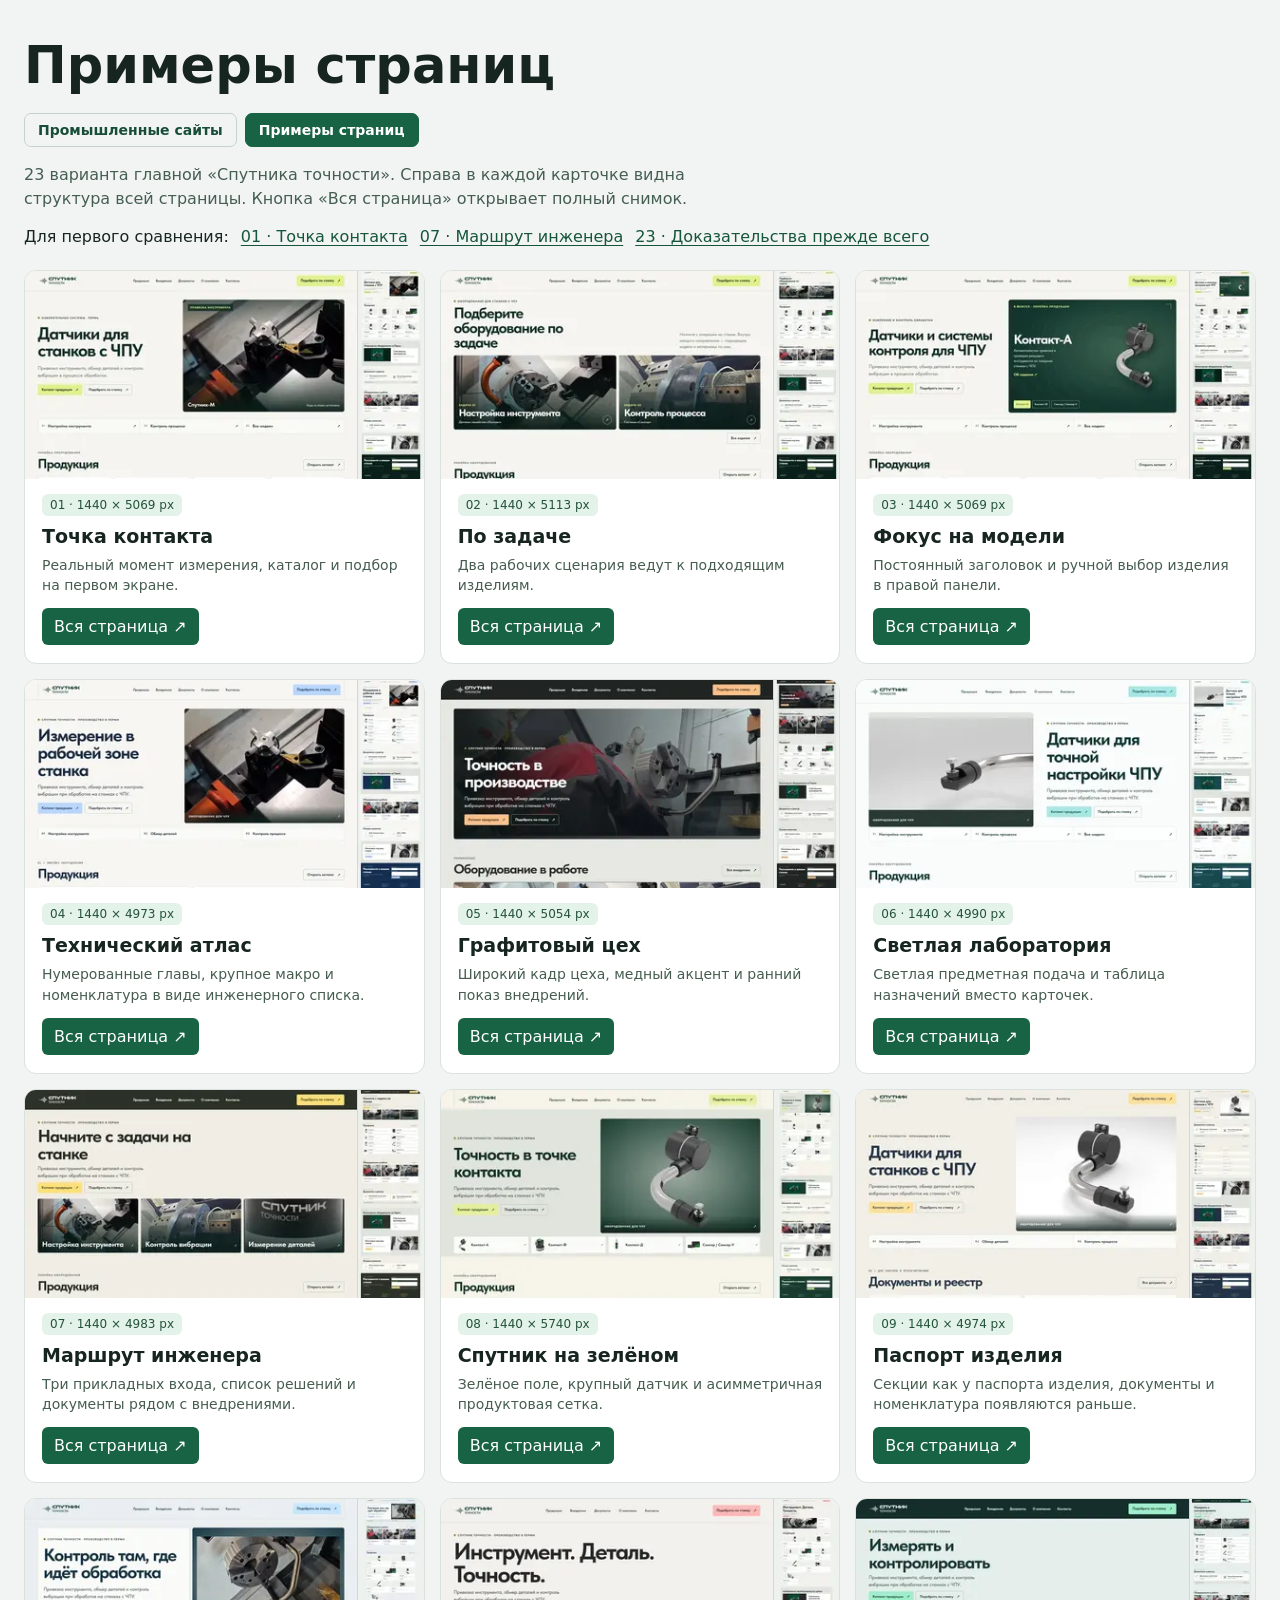
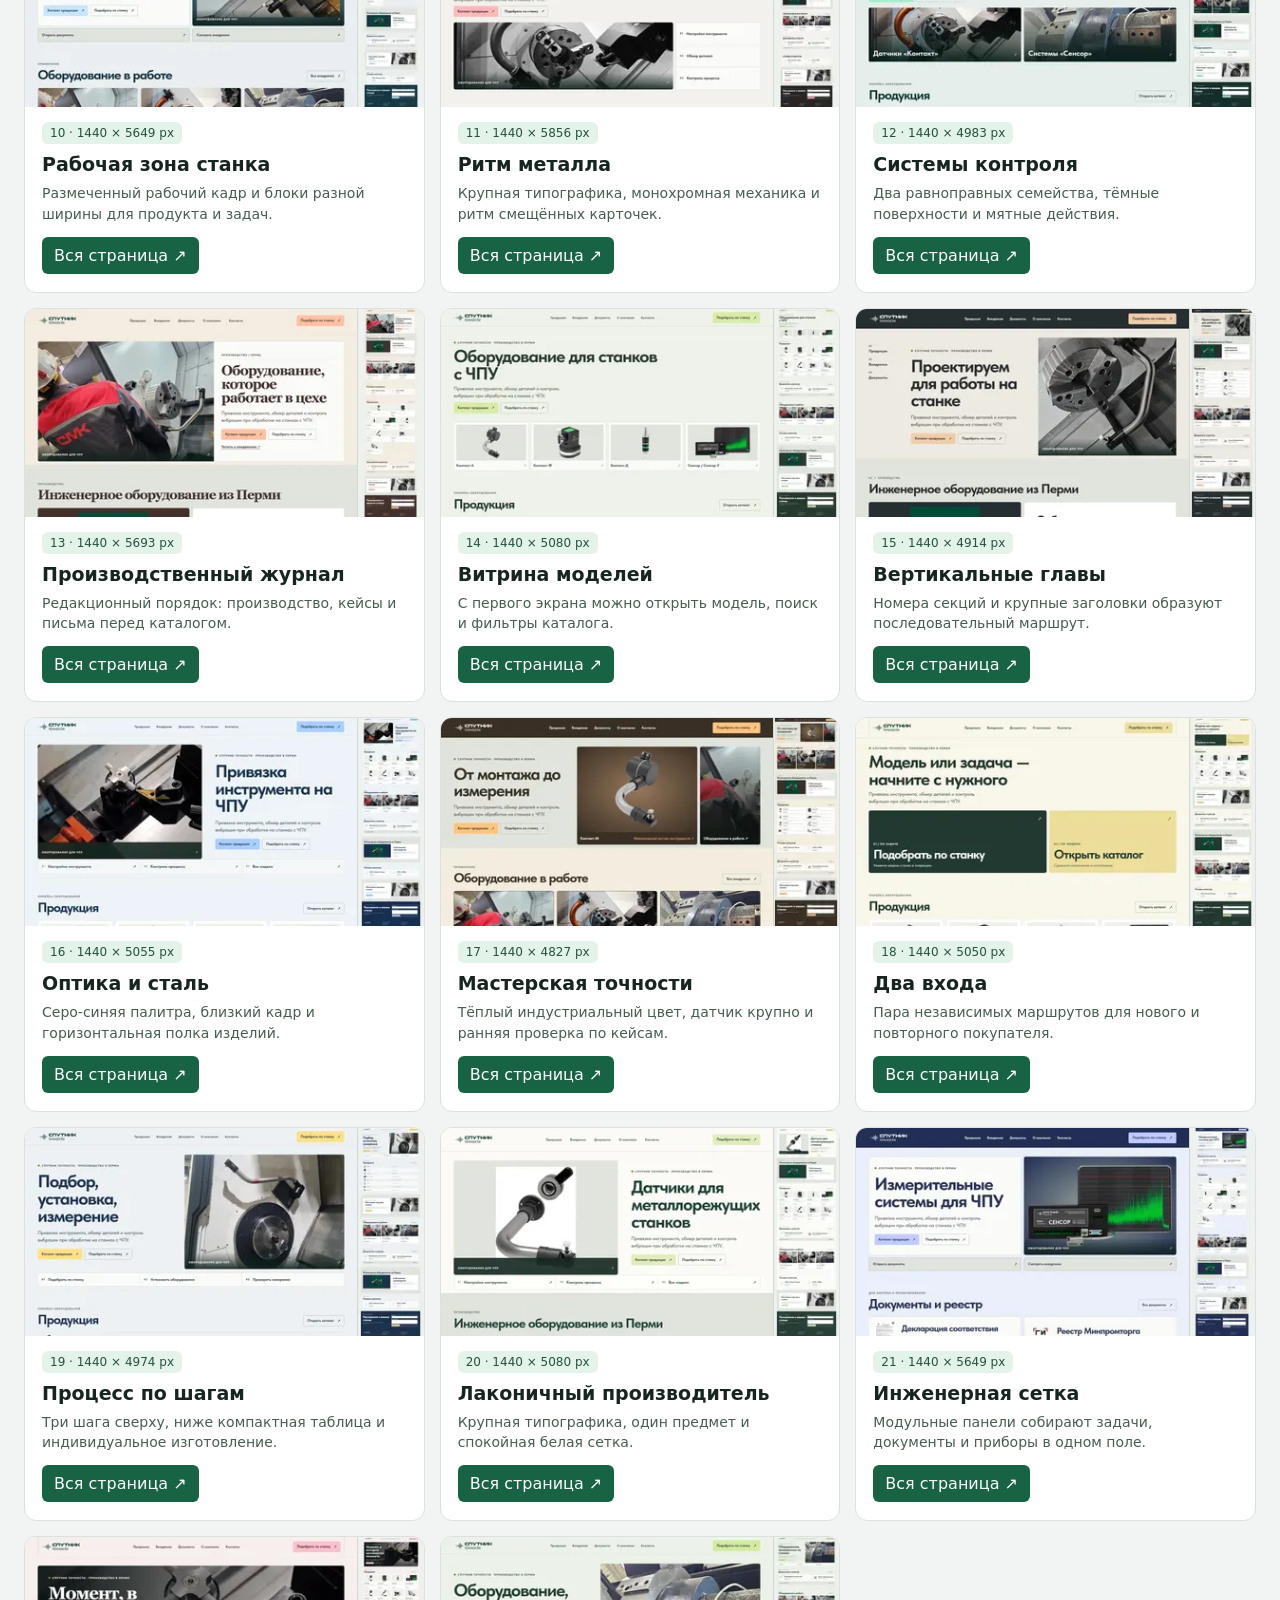
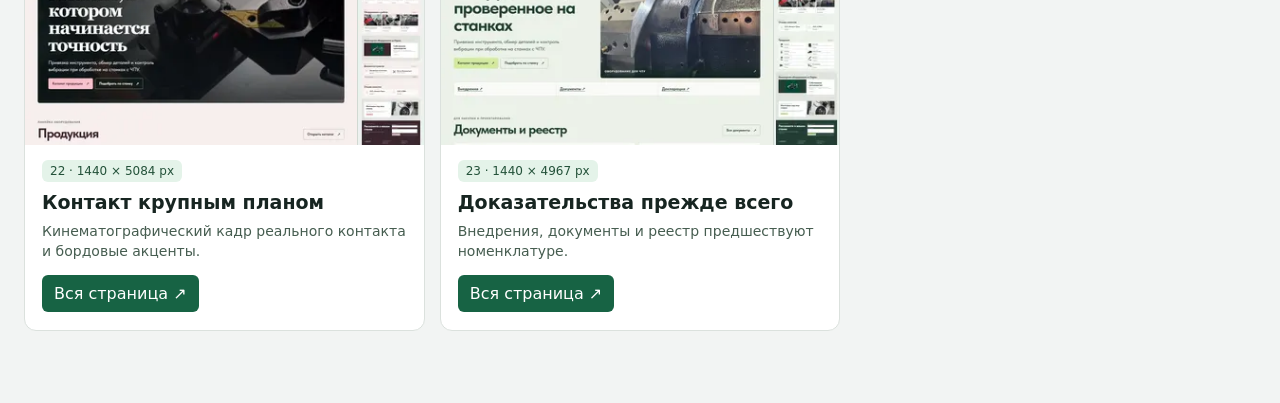
==== examples.html @ ee61f93e "Add full-page Sputnik design examples" ====
<!doctype html><html lang="ru"><head><meta charset="utf-8"><meta name="viewport" content="width=device-width,initial-scale=1"><title>Примеры страниц · Спутник точности</title><style>*{box-sizing:border-box}body{margin:0;background:#f2f4f3;color:#172521;font:16px system-ui,sans-serif}main{max-width:1500px;margin:auto;padding:36px 24px 72px}header{margin-bottom:24px}h1{font-size:clamp(32px,5vw,51px);margin:0 0 10px}header p{max-width:740px;line-height:1.5;color:#455e52}.grid{display:grid;grid-template-columns:repeat(auto-fit,minmax(min(100%,320px),1fr));gap:15px}article{border:1px solid #dbe1dd;background:white;border-radius:12px;overflow:hidden;display:flex;flex-direction:column}.preview{display:grid;grid-template-columns:5fr 1fr;aspect-ratio:420/219;background:#edf1ee;overflow:hidden;align-items:stretch}.preview img{width:100%;height:auto;object-fit:cover;object-position:top}.preview img+img{border-left:1px solid #d1d9d2}.detail{padding:15px 17px 18px;display:flex;flex:1;flex-direction:column;align-items:start}.detail h2{font-size:19px;margin:9px 0 4px}.detail p{font-size:14px;color:#465d50;margin:4px 0 13px;line-height:1.45}.badge{font-size:12px;background:#e4f3e9;color:#24523a;padding:4px 8px;border-radius:6px}.primary{display:inline-block;margin-top:auto;background:#176344;color:white;padding:9px 12px;border-radius:6px;text-decoration:none}.primary:hover{background:#124f37}.shortlist{display:flex;gap:8px 12px;flex-wrap:wrap;margin:14px 0}.shortlist a{color:#15553c;text-underline-offset:3px}.gallery-tabs{display:flex;gap:8px;flex-wrap:wrap;margin:18px 0 0}.gallery-tabs a{padding:8px 13px;border-radius:7px;border:1px solid #c4d4cb;text-decoration:none;color:#174d39;font-weight:650;font-size:14px}.gallery-tabs a[aria-current]{color:white;background:#176344;border-color:#176344}.gallery-tabs a:hover:not([aria-current]){background:#dcece2}</style></head><body><main><header><h1>Примеры страниц</h1><nav class="gallery-tabs" aria-label="Разделы галереи"><a href="./">Промышленные сайты</a><a href="examples.html" aria-current="page">Примеры страниц</a></nav><p>23 варианта главной «Спутника точности». Справа в каждой карточке видна структура всей страницы. Кнопка «Вся страница» открывает полный снимок.</p><div class="shortlist"><span>Для первого сравнения:</span> <a href="examples/sputnik-01.jpg" target="_blank" rel="noopener">01 · Точка контакта</a><a href="examples/sputnik-07.jpg" target="_blank" rel="noopener">07 · Маршрут инженера</a><a href="examples/sputnik-23.jpg" target="_blank" rel="noopener">23 · Доказательства прежде всего</a></div></header><section class="grid"><article><a class="preview" href="examples/sputnik-01.jpg" target="_blank" rel="noopener"><img width="350" height="219" loading="lazy" src="[data-uri]" alt="Первый экран"><img width="70" height="219" loading="lazy" src="[data-uri]" alt="Страница целиком"></a><div class="detail"><span class="badge">01 · 1440 × 5069 px</span><h2>Точка контакта</h2><p>Реальный момент измерения, каталог и подбор на первом экране.</p><a class="primary" href="examples/sputnik-01.jpg" target="_blank" rel="noopener">Вся страница ↗</a></div></article>
<article><a class="preview" href="examples/sputnik-02.jpg" target="_blank" rel="noopener"><img width="350" height="219" loading="lazy" src="[data-uri]" alt="Первый экран"><img width="70" height="219" loading="lazy" src="[data-uri]" alt="Страница целиком"></a><div class="detail"><span class="badge">02 · 1440 × 5113 px</span><h2>По задаче</h2><p>Два рабочих сценария ведут к подходящим изделиям.</p><a class="primary" href="examples/sputnik-02.jpg" target="_blank" rel="noopener">Вся страница ↗</a></div></article>
<article><a class="preview" href="examples/sputnik-03.jpg" target="_blank" rel="noopener"><img width="350" height="219" loading="lazy" src="[data-uri]" alt="Первый экран"><img width="70" height="219" loading="lazy" src="[data-uri]" alt="Страница целиком"></a><div class="detail"><span class="badge">03 · 1440 × 5069 px</span><h2>Фокус на модели</h2><p>Постоянный заголовок и ручной выбор изделия в правой панели.</p><a class="primary" href="examples/sputnik-03.jpg" target="_blank" rel="noopener">Вся страница ↗</a></div></article>
<article><a class="preview" href="examples/sputnik-04.jpg" target="_blank" rel="noopener"><img width="350" height="219" loading="lazy" src="[data-uri]" alt="Первый экран"><img width="70" height="219" loading="lazy" src="[data-uri]" alt="Страница целиком"></a><div class="detail"><span class="badge">04 · 1440 × 4973 px</span><h2>Технический атлас</h2><p>Нумерованные главы, крупное макро и номенклатура в виде инженерного списка.</p><a class="primary" href="examples/sputnik-04.jpg" target="_blank" rel="noopener">Вся страница ↗</a></div></article>
<article><a class="preview" href="examples/sputnik-05.jpg" target="_blank" rel="noopener"><img width="350" height="219" loading="lazy" src="[data-uri]" alt="Первый экран"><img width="70" height="219" loading="lazy" src="[data-uri]" alt="Страница целиком"></a><div class="detail"><span class="badge">05 · 1440 × 5054 px</span><h2>Графитовый цех</h2><p>Широкий кадр цеха, медный акцент и ранний показ внедрений.</p><a class="primary" href="examples/sputnik-05.jpg" target="_blank" rel="noopener">Вся страница ↗</a></div></article>
<article><a class="preview" href="examples/sputnik-06.jpg" target="_blank" rel="noopener"><img width="350" height="219" loading="lazy" src="[data-uri]" alt="Первый экран"><img width="70" height="219" loading="lazy" src="[data-uri]" alt="Страница целиком"></a><div class="detail"><span class="badge">06 · 1440 × 4990 px</span><h2>Светлая лаборатория</h2><p>Светлая предметная подача и таблица назначений вместо карточек.</p><a class="primary" href="examples/sputnik-06.jpg" target="_blank" rel="noopener">Вся страница ↗</a></div></article>
<article><a class="preview" href="examples/sputnik-07.jpg" target="_blank" rel="noopener"><img width="350" height="219" loading="lazy" src="[data-uri]" alt="Первый экран"><img width="70" height="219" loading="lazy" src="[data-uri]" alt="Страница целиком"></a><div class="detail"><span class="badge">07 · 1440 × 4983 px</span><h2>Маршрут инженера</h2><p>Три прикладных входа, список решений и документы рядом с внедрениями.</p><a class="primary" href="examples/sputnik-07.jpg" target="_blank" rel="noopener">Вся страница ↗</a></div></article>
<article><a class="preview" href="examples/sputnik-08.jpg" target="_blank" rel="noopener"><img width="350" height="219" loading="lazy" src="[data-uri]" alt="Первый экран"><img width="70" height="219" loading="lazy" src="[data-uri]" alt="Страница целиком"></a><div class="detail"><span class="badge">08 · 1440 × 5740 px</span><h2>Спутник на зелёном</h2><p>Зелёное поле, крупный датчик и асимметричная продуктовая сетка.</p><a class="primary" href="examples/sputnik-08.jpg" target="_blank" rel="noopener">Вся страница ↗</a></div></article>
<article><a class="preview" href="examples/sputnik-09.jpg" target="_blank" rel="noopener"><img width="350" height="219" loading="lazy" src="[data-uri]" alt="Первый экран"><img width="70" height="219" loading="lazy" src="[data-uri]" alt="Страница целиком"></a><div class="detail"><span class="badge">09 · 1440 × 4974 px</span><h2>Паспорт изделия</h2><p>Секции как у паспорта изделия, документы и номенклатура появляются раньше.</p><a class="primary" href="examples/sputnik-09.jpg" target="_blank" rel="noopener">Вся страница ↗</a></div></article>
<article><a class="preview" href="examples/sputnik-10.jpg" target="_blank" rel="noopener"><img width="350" height="219" loading="lazy" src="[data-uri]" alt="Первый экран"><img width="70" height="219" loading="lazy" src="[data-uri]" alt="Страница целиком"></a><div class="detail"><span class="badge">10 · 1440 × 5649 px</span><h2>Рабочая зона станка</h2><p>Размеченный рабочий кадр и блоки разной ширины для продукта и задач.</p><a class="primary" href="examples/sputnik-10.jpg" target="_blank" rel="noopener">Вся страница ↗</a></div></article>
<article><a class="preview" href="examples/sputnik-11.jpg" target="_blank" rel="noopener"><img width="350" height="219" loading="lazy" src="[data-uri]" alt="Первый экран"><img width="70" height="219" loading="lazy" src="[data-uri]" alt="Страница целиком"></a><div class="detail"><span class="badge">11 · 1440 × 5856 px</span><h2>Ритм металла</h2><p>Крупная типографика, монохромная механика и ритм смещённых карточек.</p><a class="primary" href="examples/sputnik-11.jpg" target="_blank" rel="noopener">Вся страница ↗</a></div></article>
<article><a class="preview" href="examples/sputnik-12.jpg" target="_blank" rel="noopener"><img width="350" height="219" loading="lazy" src="[data-uri]" alt="Первый экран"><img width="70" height="219" loading="lazy" src="[data-uri]" alt="Страница целиком"></a><div class="detail"><span class="badge">12 · 1440 × 4983 px</span><h2>Системы контроля</h2><p>Два равноправных семейства, тёмные поверхности и мятные действия.</p><a class="primary" href="examples/sputnik-12.jpg" target="_blank" rel="noopener">Вся страница ↗</a></div></article>
<article><a class="preview" href="examples/sputnik-13.jpg" target="_blank" rel="noopener"><img width="350" height="219" loading="lazy" src="[data-uri]" alt="Первый экран"><img width="70" height="219" loading="lazy" src="[data-uri]" alt="Страница целиком"></a><div class="detail"><span class="badge">13 · 1440 × 5693 px</span><h2>Производственный журнал</h2><p>Редакционный порядок: производство, кейсы и письма перед каталогом.</p><a class="primary" href="examples/sputnik-13.jpg" target="_blank" rel="noopener">Вся страница ↗</a></div></article>
<article><a class="preview" href="examples/sputnik-14.jpg" target="_blank" rel="noopener"><img width="350" height="219" loading="lazy" src="[data-uri]" alt="Первый экран"><img width="70" height="219" loading="lazy" src="[data-uri]" alt="Страница целиком"></a><div class="detail"><span class="badge">14 · 1440 × 5080 px</span><h2>Витрина моделей</h2><p>С первого экрана можно открыть модель, поиск и фильтры каталога.</p><a class="primary" href="examples/sputnik-14.jpg" target="_blank" rel="noopener">Вся страница ↗</a></div></article>
<article><a class="preview" href="examples/sputnik-15.jpg" target="_blank" rel="noopener"><img width="350" height="219" loading="lazy" src="[data-uri]" alt="Первый экран"><img width="70" height="219" loading="lazy" src="[data-uri]" alt="Страница целиком"></a><div class="detail"><span class="badge">15 · 1440 × 4914 px</span><h2>Вертикальные главы</h2><p>Номера секций и крупные заголовки образуют последовательный маршрут.</p><a class="primary" href="examples/sputnik-15.jpg" target="_blank" rel="noopener">Вся страница ↗</a></div></article>
<article><a class="preview" href="examples/sputnik-16.jpg" target="_blank" rel="noopener"><img width="350" height="219" loading="lazy" src="[data-uri]" alt="Первый экран"><img width="70" height="219" loading="lazy" src="[data-uri]" alt="Страница целиком"></a><div class="detail"><span class="badge">16 · 1440 × 5055 px</span><h2>Оптика и сталь</h2><p>Серо-синяя палитра, близкий кадр и горизонтальная полка изделий.</p><a class="primary" href="examples/sputnik-16.jpg" target="_blank" rel="noopener">Вся страница ↗</a></div></article>
<article><a class="preview" href="examples/sputnik-17.jpg" target="_blank" rel="noopener"><img width="350" height="219" loading="lazy" src="[data-uri]" alt="Первый экран"><img width="70" height="219" loading="lazy" src="[data-uri]" alt="Страница целиком"></a><div class="detail"><span class="badge">17 · 1440 × 4827 px</span><h2>Мастерская точности</h2><p>Тёплый индустриальный цвет, датчик крупно и ранняя проверка по кейсам.</p><a class="primary" href="examples/sputnik-17.jpg" target="_blank" rel="noopener">Вся страница ↗</a></div></article>
<article><a class="preview" href="examples/sputnik-18.jpg" target="_blank" rel="noopener"><img width="350" height="219" loading="lazy" src="[data-uri]" alt="Первый экран"><img width="70" height="219" loading="lazy" src="[data-uri]" alt="Страница целиком"></a><div class="detail"><span class="badge">18 · 1440 × 5050 px</span><h2>Два входа</h2><p>Пара независимых маршрутов для нового и повторного покупателя.</p><a class="primary" href="examples/sputnik-18.jpg" target="_blank" rel="noopener">Вся страница ↗</a></div></article>
<article><a class="preview" href="examples/sputnik-19.jpg" target="_blank" rel="noopener"><img width="350" height="219" loading="lazy" src="[data-uri]" alt="Первый экран"><img width="70" height="219" loading="lazy" src="[data-uri]" alt="Страница целиком"></a><div class="detail"><span class="badge">19 · 1440 × 4974 px</span><h2>Процесс по шагам</h2><p>Три шага сверху, ниже компактная таблица и индивидуальное изготовление.</p><a class="primary" href="examples/sputnik-19.jpg" target="_blank" rel="noopener">Вся страница ↗</a></div></article>
<article><a class="preview" href="examples/sputnik-20.jpg" target="_blank" rel="noopener"><img width="350" height="219" loading="lazy" src="[data-uri]" alt="Первый экран"><img width="70" height="219" loading="lazy" src="[data-uri]" alt="Страница целиком"></a><div class="detail"><span class="badge">20 · 1440 × 5080 px</span><h2>Лаконичный производитель</h2><p>Крупная типографика, один предмет и спокойная белая сетка.</p><a class="primary" href="examples/sputnik-20.jpg" target="_blank" rel="noopener">Вся страница ↗</a></div></article>
<article><a class="preview" href="examples/sputnik-21.jpg" target="_blank" rel="noopener"><img width="350" height="219" loading="lazy" src="[data-uri]" alt="Первый экран"><img width="70" height="219" loading="lazy" src="[data-uri]" alt="Страница целиком"></a><div class="detail"><span class="badge">21 · 1440 × 5649 px</span><h2>Инженерная сетка</h2><p>Модульные панели собирают задачи, документы и приборы в одном поле.</p><a class="primary" href="examples/sputnik-21.jpg" target="_blank" rel="noopener">Вся страница ↗</a></div></article>
<article><a class="preview" href="examples/sputnik-22.jpg" target="_blank" rel="noopener"><img width="350" height="219" loading="lazy" src="[data-uri]" alt="Первый экран"><img width="70" height="219" loading="lazy" src="[data-uri]" alt="Страница целиком"></a><div class="detail"><span class="badge">22 · 1440 × 5084 px</span><h2>Контакт крупным планом</h2><p>Кинематографический кадр реального контакта и бордовые акценты.</p><a class="primary" href="examples/sputnik-22.jpg" target="_blank" rel="noopener">Вся страница ↗</a></div></article>
<article><a class="preview" href="examples/sputnik-23.jpg" target="_blank" rel="noopener"><img width="350" height="219" loading="lazy" src="[data-uri]" alt="Первый экран"><img width="70" height="219" loading="lazy" src="[data-uri]" alt="Страница целиком"></a><div class="detail"><span class="badge">23 · 1440 × 4967 px</span><h2>Доказательства прежде всего</h2><p>Внедрения, документы и реестр предшествуют номенклатуре.</p><a class="primary" href="examples/sputnik-23.jpg" target="_blank" rel="noopener">Вся страница ↗</a></div></article></section></main></body></html>
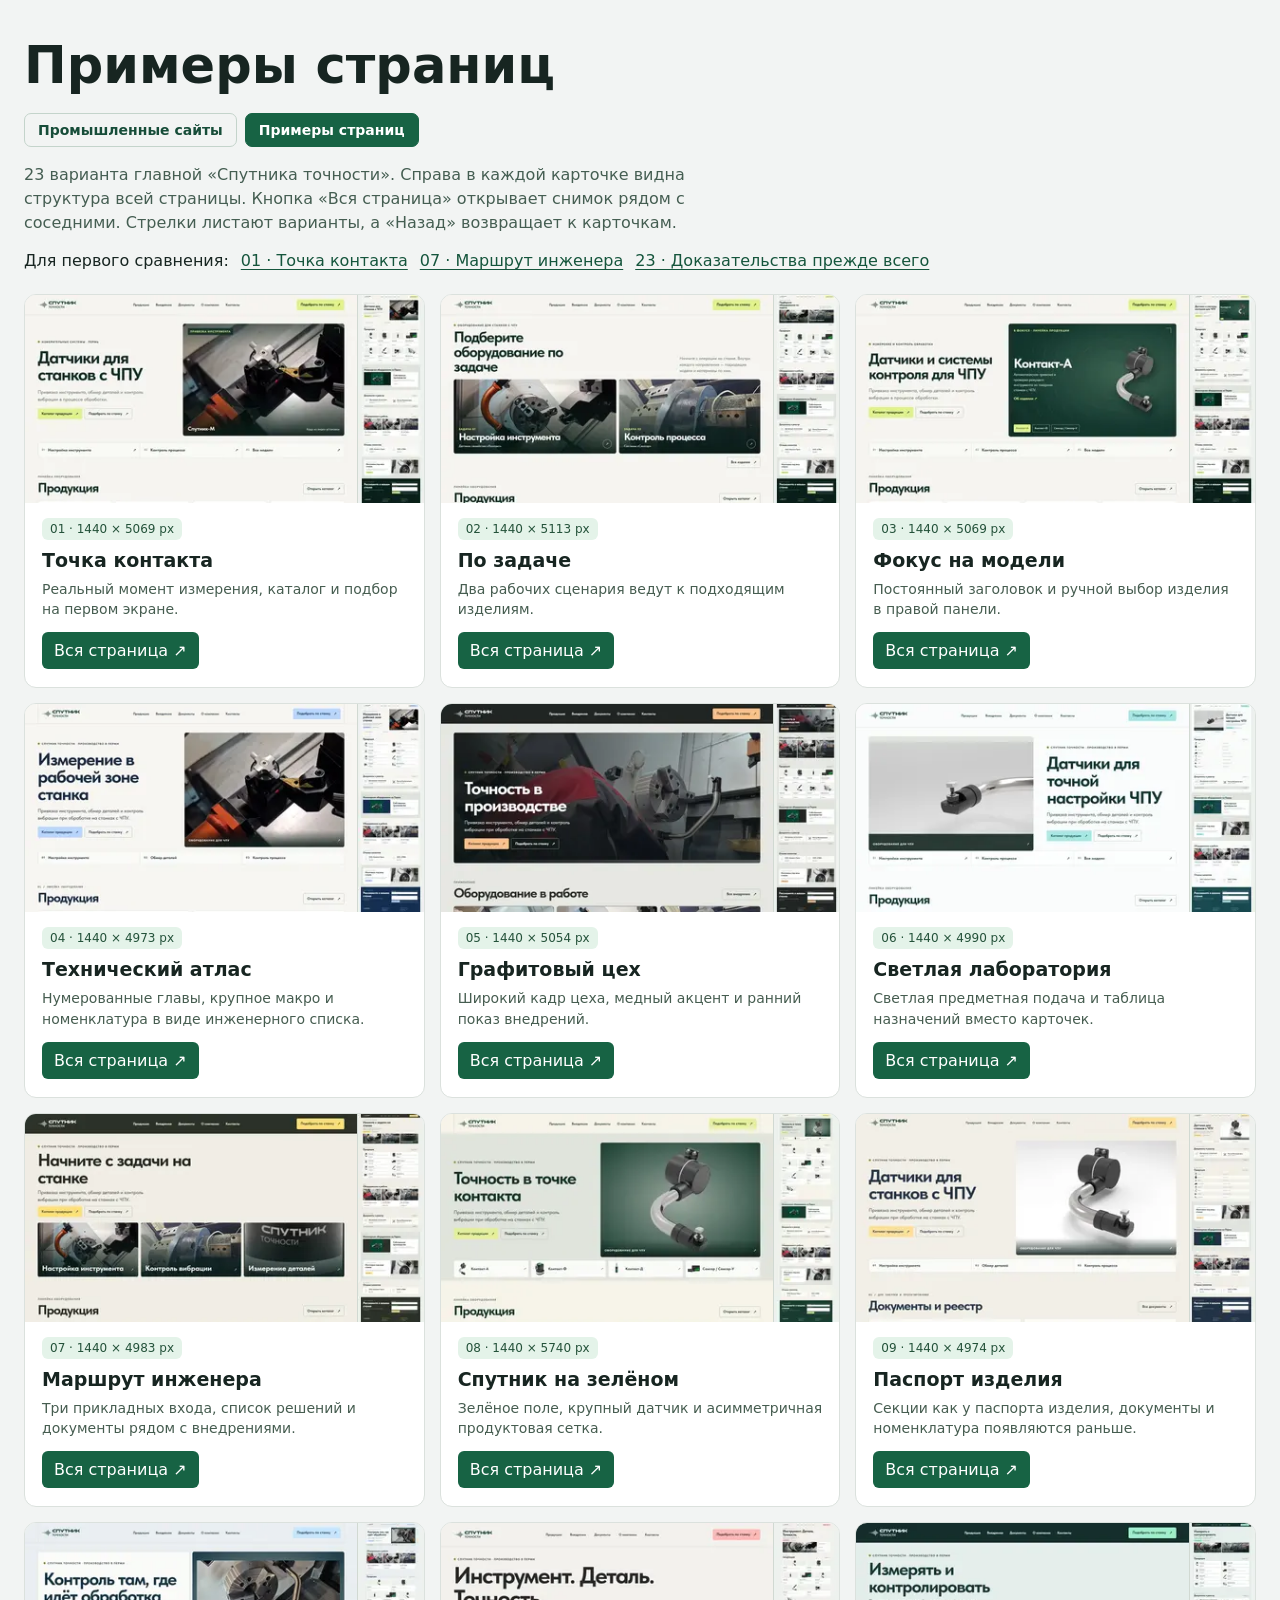
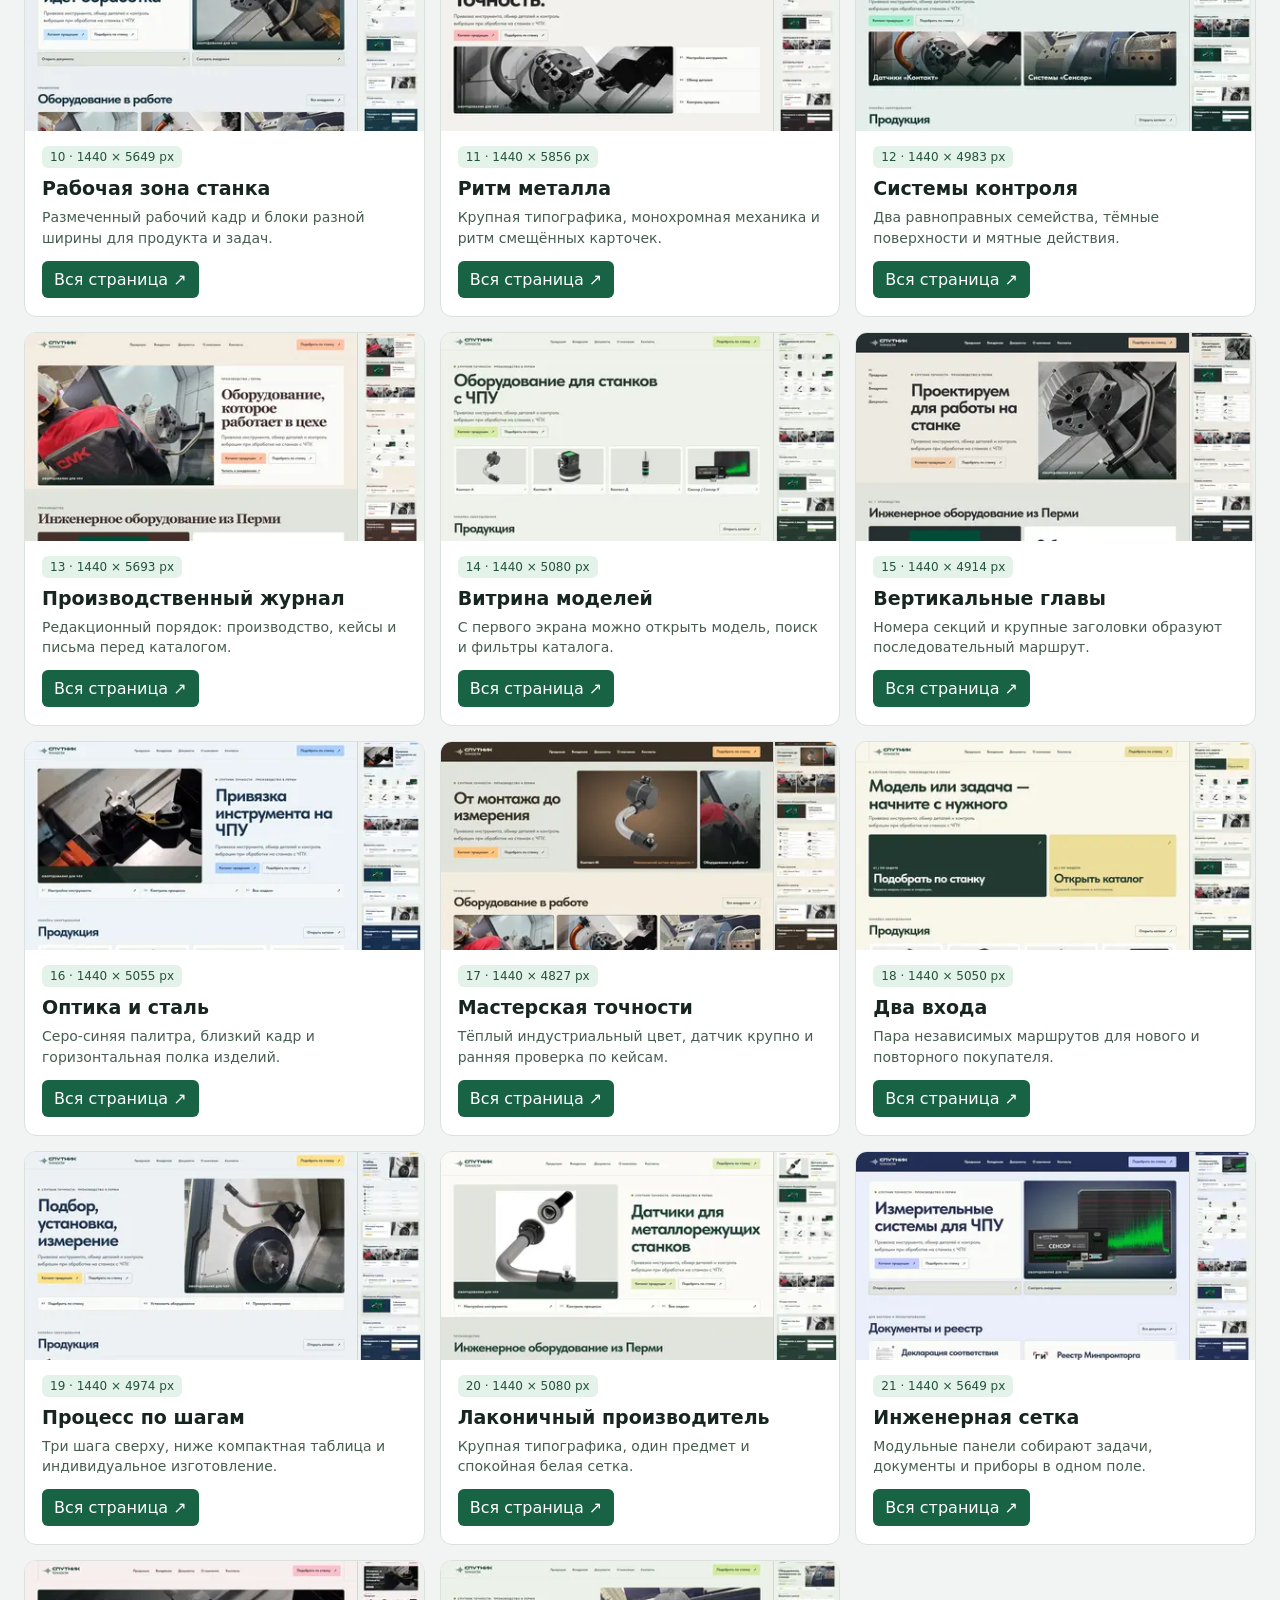
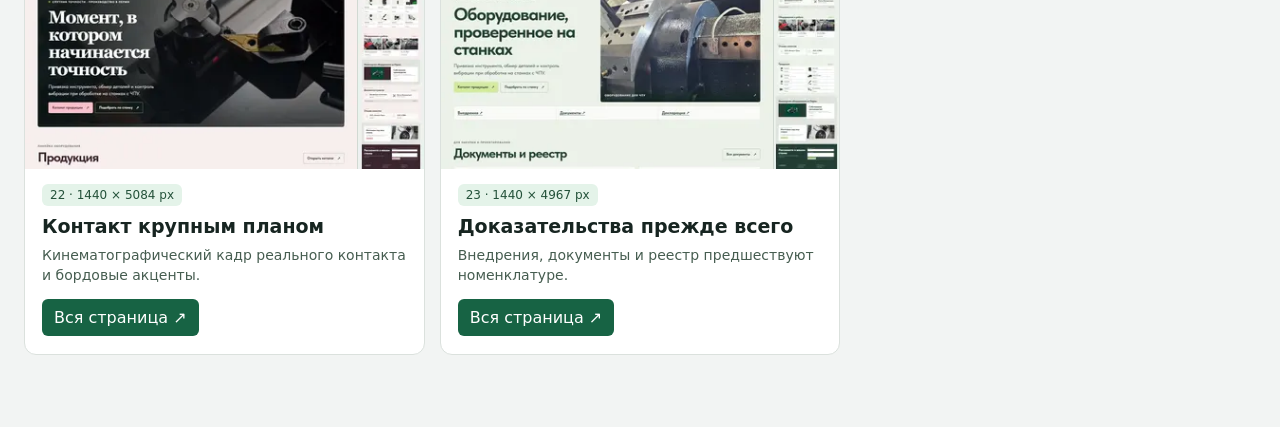
==== commit b32ad55d: "Compare screenshots in an in-page gallery viewer" ====
--- a/examples.html
+++ b/examples.html
@@ -1,4 +1,4 @@
-<!doctype html><html lang="ru"><head><meta charset="utf-8"><meta name="viewport" content="width=device-width,initial-scale=1"><title>Примеры страниц · Спутник точности</title><style>*{box-sizing:border-box}body{margin:0;background:#f2f4f3;color:#172521;font:16px system-ui,sans-serif}main{max-width:1500px;margin:auto;padding:36px 24px 72px}header{margin-bottom:24px}h1{font-size:clamp(32px,5vw,51px);margin:0 0 10px}header p{max-width:740px;line-height:1.5;color:#455e52}.grid{display:grid;grid-template-columns:repeat(auto-fit,minmax(min(100%,320px),1fr));gap:15px}article{border:1px solid #dbe1dd;background:white;border-radius:12px;overflow:hidden;display:flex;flex-direction:column}.preview{display:grid;grid-template-columns:5fr 1fr;aspect-ratio:420/219;background:#edf1ee;overflow:hidden;align-items:stretch}.preview img{width:100%;height:auto;object-fit:cover;object-position:top}.preview img+img{border-left:1px solid #d1d9d2}.detail{padding:15px 17px 18px;display:flex;flex:1;flex-direction:column;align-items:start}.detail h2{font-size:19px;margin:9px 0 4px}.detail p{font-size:14px;color:#465d50;margin:4px 0 13px;line-height:1.45}.badge{font-size:12px;background:#e4f3e9;color:#24523a;padding:4px 8px;border-radius:6px}.primary{display:inline-block;margin-top:auto;background:#176344;color:white;padding:9px 12px;border-radius:6px;text-decoration:none}.primary:hover{background:#124f37}.shortlist{display:flex;gap:8px 12px;flex-wrap:wrap;margin:14px 0}.shortlist a{color:#15553c;text-underline-offset:3px}.gallery-tabs{display:flex;gap:8px;flex-wrap:wrap;margin:18px 0 0}.gallery-tabs a{padding:8px 13px;border-radius:7px;border:1px solid #c4d4cb;text-decoration:none;color:#174d39;font-weight:650;font-size:14px}.gallery-tabs a[aria-current]{color:white;background:#176344;border-color:#176344}.gallery-tabs a:hover:not([aria-current]){background:#dcece2}</style></head><body><main><header><h1>Примеры страниц</h1><nav class="gallery-tabs" aria-label="Разделы галереи"><a href="./">Промышленные сайты</a><a href="examples.html" aria-current="page">Примеры страниц</a></nav><p>23 варианта главной «Спутника точности». Справа в каждой карточке видна структура всей страницы. Кнопка «Вся страница» открывает полный снимок.</p><div class="shortlist"><span>Для первого сравнения:</span> <a href="examples/sputnik-01.jpg" target="_blank" rel="noopener">01 · Точка контакта</a><a href="examples/sputnik-07.jpg" target="_blank" rel="noopener">07 · Маршрут инженера</a><a href="examples/sputnik-23.jpg" target="_blank" rel="noopener">23 · Доказательства прежде всего</a></div></header><section class="grid"><article><a class="preview" href="examples/sputnik-01.jpg" target="_blank" rel="noopener"><img width="350" height="219" loading="lazy" src="[data-uri]" alt="Первый экран"><img width="70" height="219" loading="lazy" src="[data-uri]" alt="Страница целиком"></a><div class="detail"><span class="badge">01 · 1440 × 5069 px</span><h2>Точка контакта</h2><p>Реальный момент измерения, каталог и подбор на первом экране.</p><a class="primary" href="examples/sputnik-01.jpg" target="_blank" rel="noopener">Вся страница ↗</a></div></article>
+<!doctype html><html lang="ru"><head><meta charset="utf-8"><meta name="viewport" content="width=device-width,initial-scale=1"><title>Примеры страниц · Спутник точности</title><style>*{box-sizing:border-box}body{margin:0;background:#f2f4f3;color:#172521;font:16px system-ui,sans-serif}main{max-width:1500px;margin:auto;padding:36px 24px 72px}header{margin-bottom:24px}h1{font-size:clamp(32px,5vw,51px);margin:0 0 10px}header p{max-width:740px;line-height:1.5;color:#455e52}.grid{display:grid;grid-template-columns:repeat(auto-fit,minmax(min(100%,320px),1fr));gap:15px}article{border:1px solid #dbe1dd;background:white;border-radius:12px;overflow:hidden;display:flex;flex-direction:column}.preview{display:grid;grid-template-columns:5fr 1fr;aspect-ratio:420/219;background:#edf1ee;overflow:hidden;align-items:stretch}.preview img{width:100%;height:auto;object-fit:cover;object-position:top}.preview img+img{border-left:1px solid #d1d9d2}.detail{padding:15px 17px 18px;display:flex;flex:1;flex-direction:column;align-items:start}.detail h2{font-size:19px;margin:9px 0 4px}.detail p{font-size:14px;color:#465d50;margin:4px 0 13px;line-height:1.45}.badge{font-size:12px;background:#e4f3e9;color:#24523a;padding:4px 8px;border-radius:6px}.primary{display:inline-block;margin-top:auto;background:#176344;color:white;padding:9px 12px;border-radius:6px;text-decoration:none}.primary:hover{background:#124f37}.shortlist{display:flex;gap:8px 12px;flex-wrap:wrap;margin:14px 0}.shortlist a{color:#15553c;text-underline-offset:3px}.gallery-tabs{display:flex;gap:8px;flex-wrap:wrap;margin:18px 0 0}.gallery-tabs a{padding:8px 13px;border-radius:7px;border:1px solid #c4d4cb;text-decoration:none;color:#174d39;font-weight:650;font-size:14px}.gallery-tabs a[aria-current]{color:white;background:#176344;border-color:#176344}.gallery-tabs a:hover:not([aria-current]){background:#dcece2}</style><link rel="stylesheet" href="screenshot-viewer.css"><script src="screenshot-viewer.js" defer></script></head><body><main><header><h1>Примеры страниц</h1><nav class="gallery-tabs" aria-label="Разделы галереи"><a href="./">Промышленные сайты</a><a href="examples.html" aria-current="page">Примеры страниц</a></nav><p>23 варианта главной «Спутника точности». Справа в каждой карточке видна структура всей страницы. Кнопка «Вся страница» открывает снимок рядом с соседними. Стрелки листают варианты, а «Назад» возвращает к карточкам.</p><div class="shortlist"><span>Для первого сравнения:</span> <a href="examples/sputnik-01.jpg" target="_blank" rel="noopener">01 · Точка контакта</a><a href="examples/sputnik-07.jpg" target="_blank" rel="noopener">07 · Маршрут инженера</a><a href="examples/sputnik-23.jpg" target="_blank" rel="noopener">23 · Доказательства прежде всего</a></div></header><section class="grid"><article><a class="preview" href="examples/sputnik-01.jpg" target="_blank" rel="noopener"><img width="350" height="219" loading="lazy" src="[data-uri]" alt="Первый экран"><img width="70" height="219" loading="lazy" src="[data-uri]" alt="Страница целиком"></a><div class="detail"><span class="badge">01 · 1440 × 5069 px</span><h2>Точка контакта</h2><p>Реальный момент измерения, каталог и подбор на первом экране.</p><a class="primary" href="examples/sputnik-01.jpg" target="_blank" rel="noopener">Вся страница ↗</a></div></article>
 <article><a class="preview" href="examples/sputnik-02.jpg" target="_blank" rel="noopener"><img width="350" height="219" loading="lazy" src="[data-uri]" alt="Первый экран"><img width="70" height="219" loading="lazy" src="[data-uri]" alt="Страница целиком"></a><div class="detail"><span class="badge">02 · 1440 × 5113 px</span><h2>По задаче</h2><p>Два рабочих сценария ведут к подходящим изделиям.</p><a class="primary" href="examples/sputnik-02.jpg" target="_blank" rel="noopener">Вся страница ↗</a></div></article>
 <article><a class="preview" href="examples/sputnik-03.jpg" target="_blank" rel="noopener"><img width="350" height="219" loading="lazy" src="[data-uri]" alt="Первый экран"><img width="70" height="219" loading="lazy" src="[data-uri]" alt="Страница целиком"></a><div class="detail"><span class="badge">03 · 1440 × 5069 px</span><h2>Фокус на модели</h2><p>Постоянный заголовок и ручной выбор изделия в правой панели.</p><a class="primary" href="examples/sputnik-03.jpg" target="_blank" rel="noopener">Вся страница ↗</a></div></article>
 <article><a class="preview" href="examples/sputnik-04.jpg" target="_blank" rel="noopener"><img width="350" height="219" loading="lazy" src="[data-uri]" alt="Первый экран"><img width="70" height="219" loading="lazy" src="[data-uri]" alt="Страница целиком"></a><div class="detail"><span class="badge">04 · 1440 × 4973 px</span><h2>Технический атлас</h2><p>Нумерованные главы, крупное макро и номенклатура в виде инженерного списка.</p><a class="primary" href="examples/sputnik-04.jpg" target="_blank" rel="noopener">Вся страница ↗</a></div></article>
--- a/screenshot-viewer.css
+++ b/screenshot-viewer.css
@@ -0,0 +1,17 @@
+.shot-viewer-open{overflow:hidden}
+.shot-viewer{position:fixed;inset:0;width:100%;height:100%;height:100dvh;max-width:none;max-height:none;margin:0;padding:0;border:0;background:#e9eeeb;color:#172521;overflow:hidden}
+.shot-viewer[open]{display:grid;grid-template-rows:auto minmax(0,1fr)}
+.shot-toolbar{display:flex;align-items:center;gap:14px;padding:10px 18px;border-bottom:1px solid #cbd7cf;background:#fbfcfb}
+.shot-toolbar button{white-space:nowrap;border:1px solid #b2c4ba;border-radius:6px;background:white;color:#173d2e;padding:8px 11px;font:inherit;cursor:pointer}
+.shot-toolbar button:hover:not(:disabled),.shot-toolbar button[aria-pressed=true]{background:#e0efe6}
+.shot-toolbar button:disabled{opacity:.42;cursor:default}
+.shot-toolbar button:focus-visible,.shot-panel:focus-visible,.shot-scroll:focus-visible{outline:2px solid #176344;outline-offset:2px}
+.shot-heading{min-width:0;flex:1}.shot-heading h2{margin:0;overflow:hidden;text-overflow:ellipsis;white-space:nowrap;font-size:17px}.shot-count{font-size:12px;color:#4b6357}.shot-controls{display:flex;gap:6px}
+.shot-scroll{overflow:auto;overscroll-behavior:contain;padding:12px 16px 24px}
+.shot-row{display:grid;grid-template-columns:repeat(3,minmax(0,1fr));align-items:start;gap:10px;max-width:2000px;margin:auto}
+.shot-panel{min-width:0;display:block;margin:0;padding:0;border:1px solid #c3d0c7;border-radius:7px;overflow:hidden;background:white;color:inherit;text-align:left;font:inherit}
+button.shot-panel{cursor:pointer}button.shot-panel:hover{border-color:#176344}
+.shot-active{border-color:#398060}.shot-label{display:block;padding:7px 10px;background:#f7faf8;border-bottom:1px solid #dce6df;font-size:13px;font-weight:650}
+.shot-active .shot-label{background:#dcefe3}.shot-panel img{display:block;width:100%;height:auto}
+.shot-row.is-zoomed{display:block;width:max-content;min-width:100%;max-width:none}.shot-row.is-zoomed .shot-panel{width:max-content;margin:auto}.shot-row.is-zoomed img{width:auto;max-width:none}
+@media(max-width:700px){.shot-toolbar{gap:7px;padding:7px 8px;flex-wrap:wrap}.shot-heading h2{font-size:14px}.shot-toolbar button{padding:7px 8px;font-size:13px}.shot-scroll{padding:6px 7px 18px}.shot-row{display:block}.shot-side{display:none}}
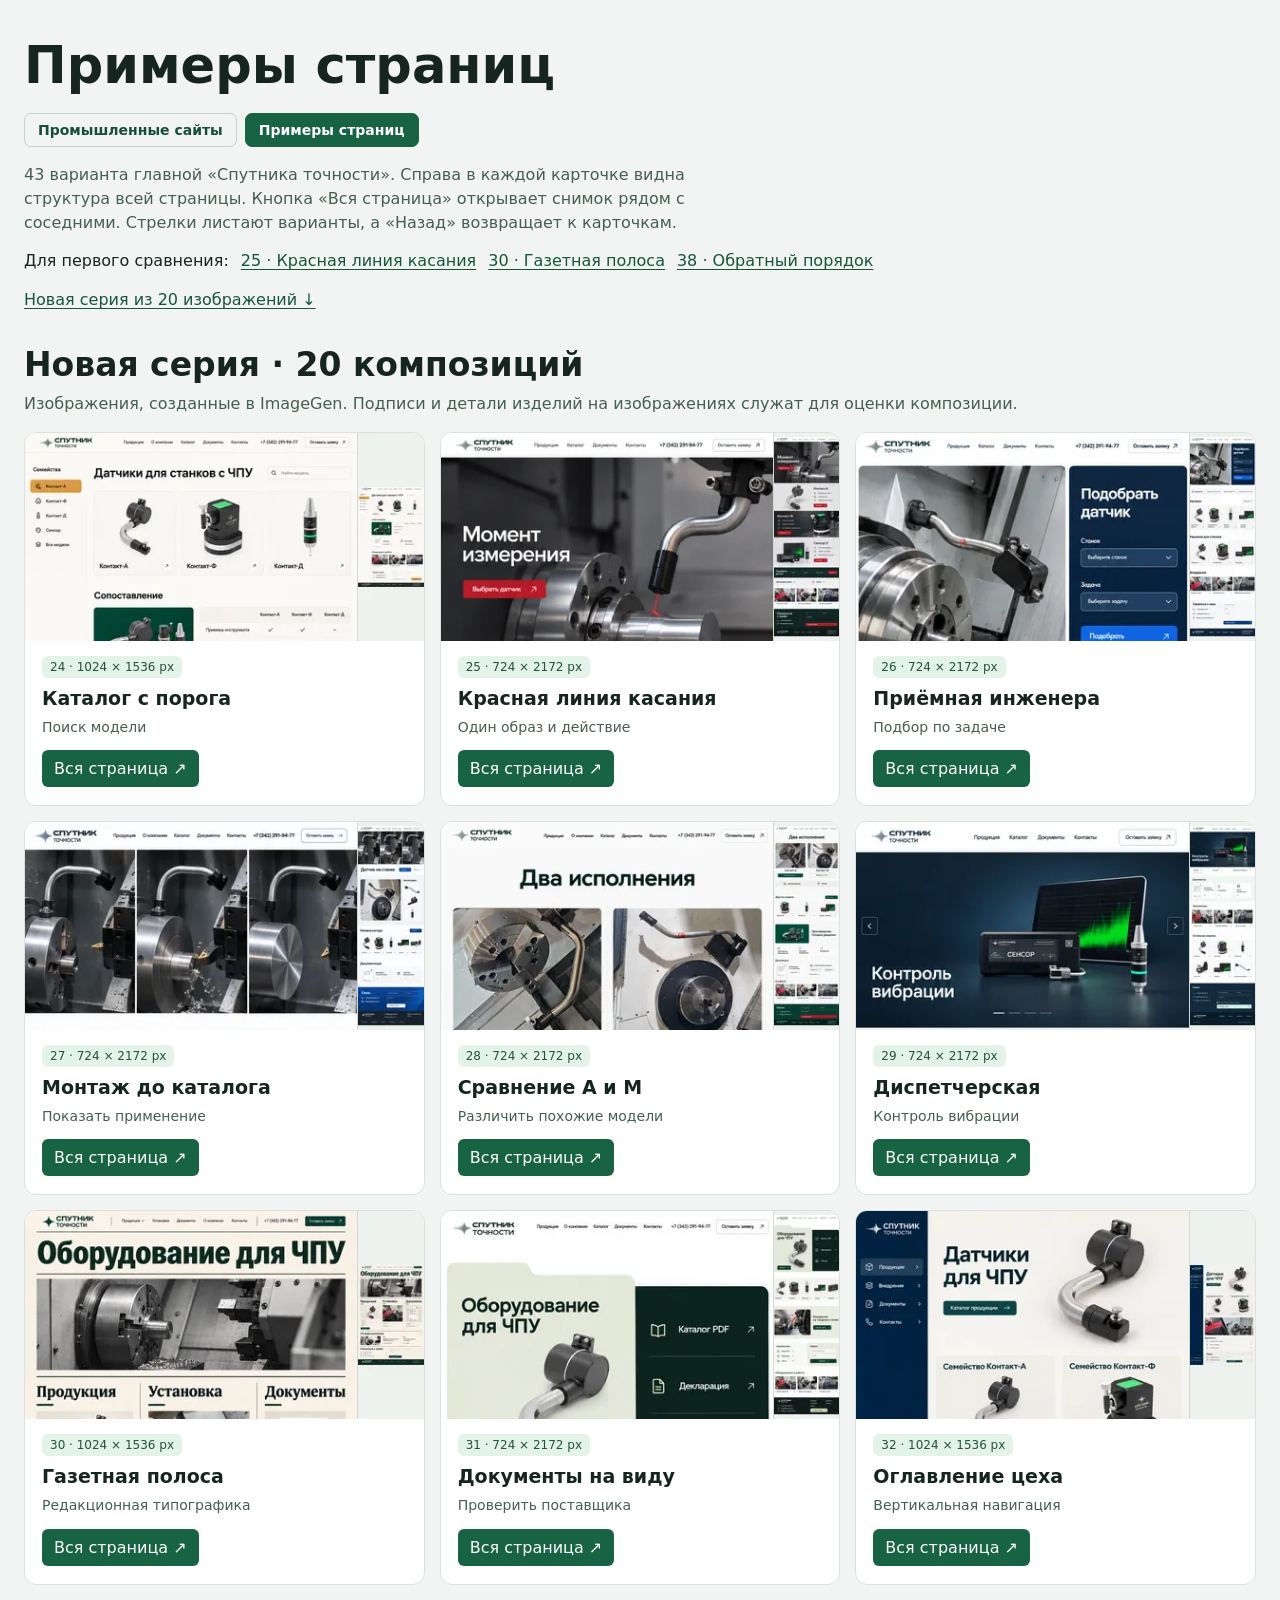
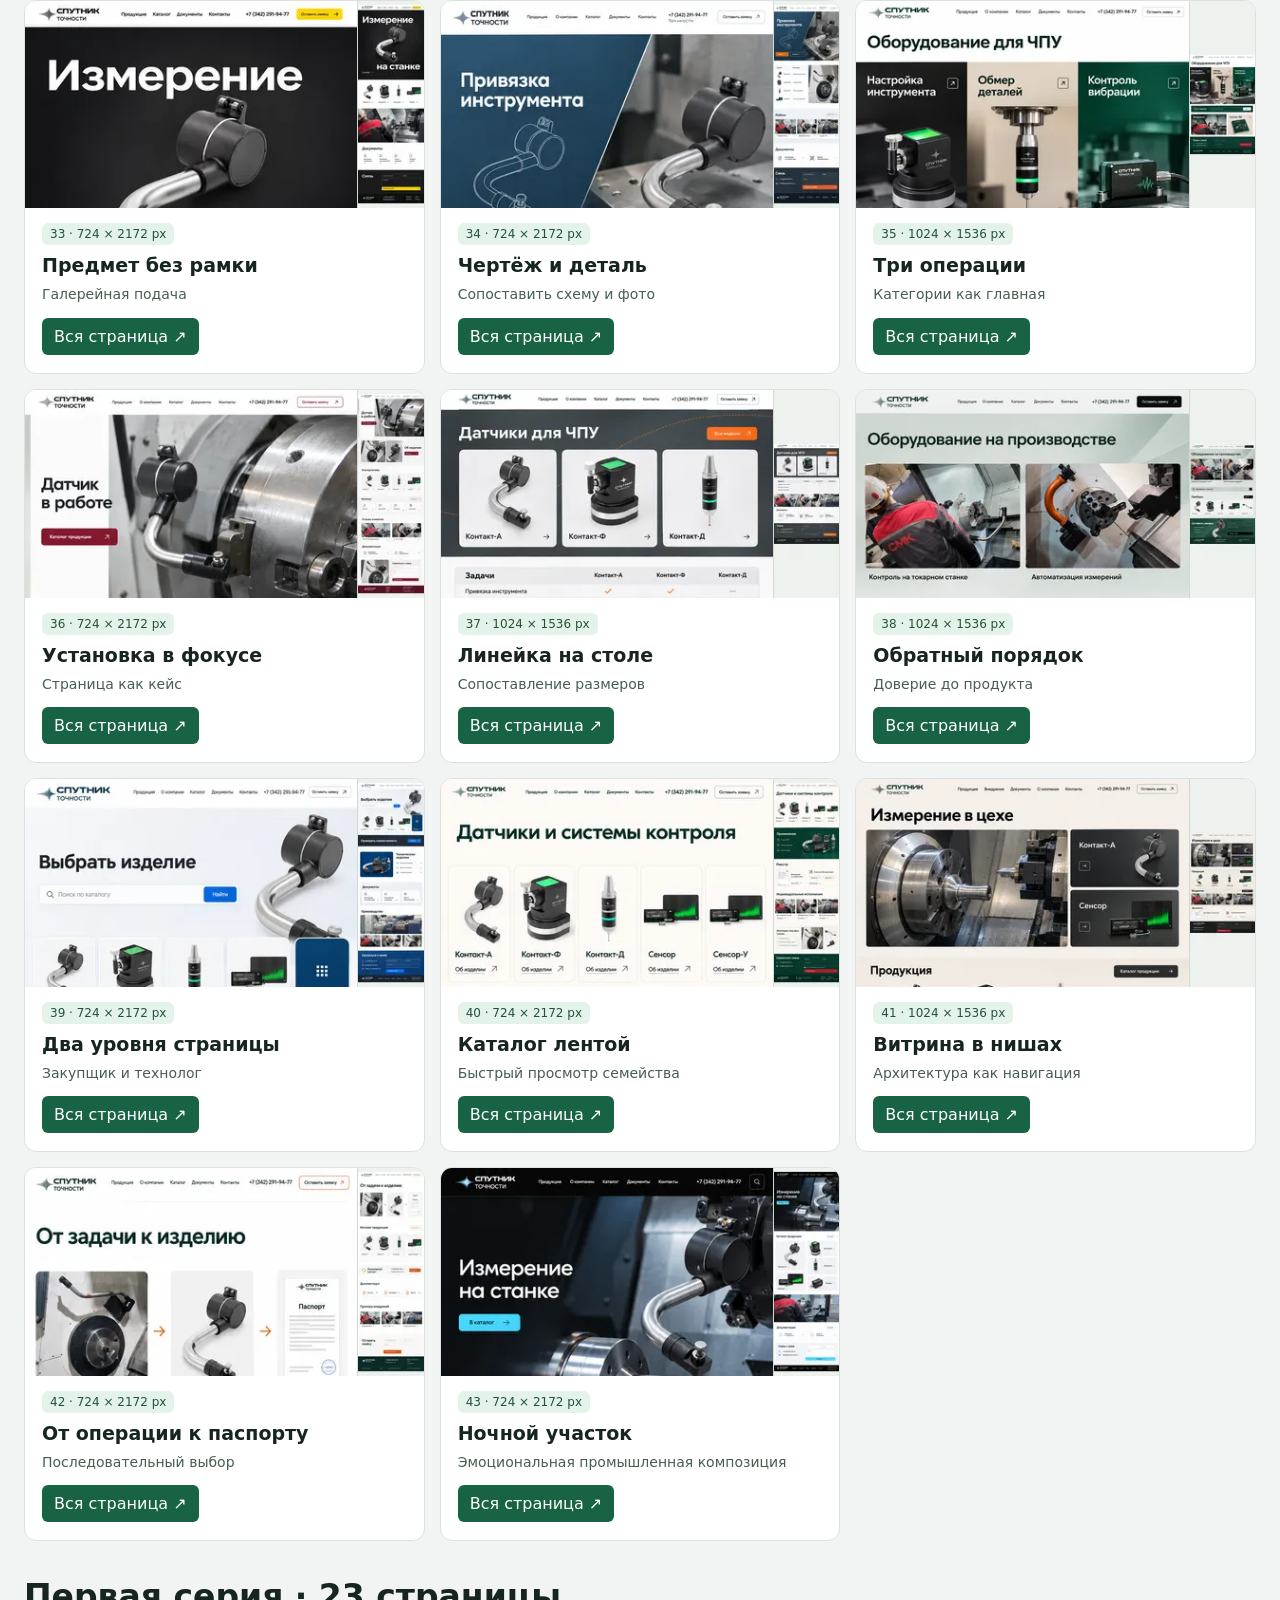
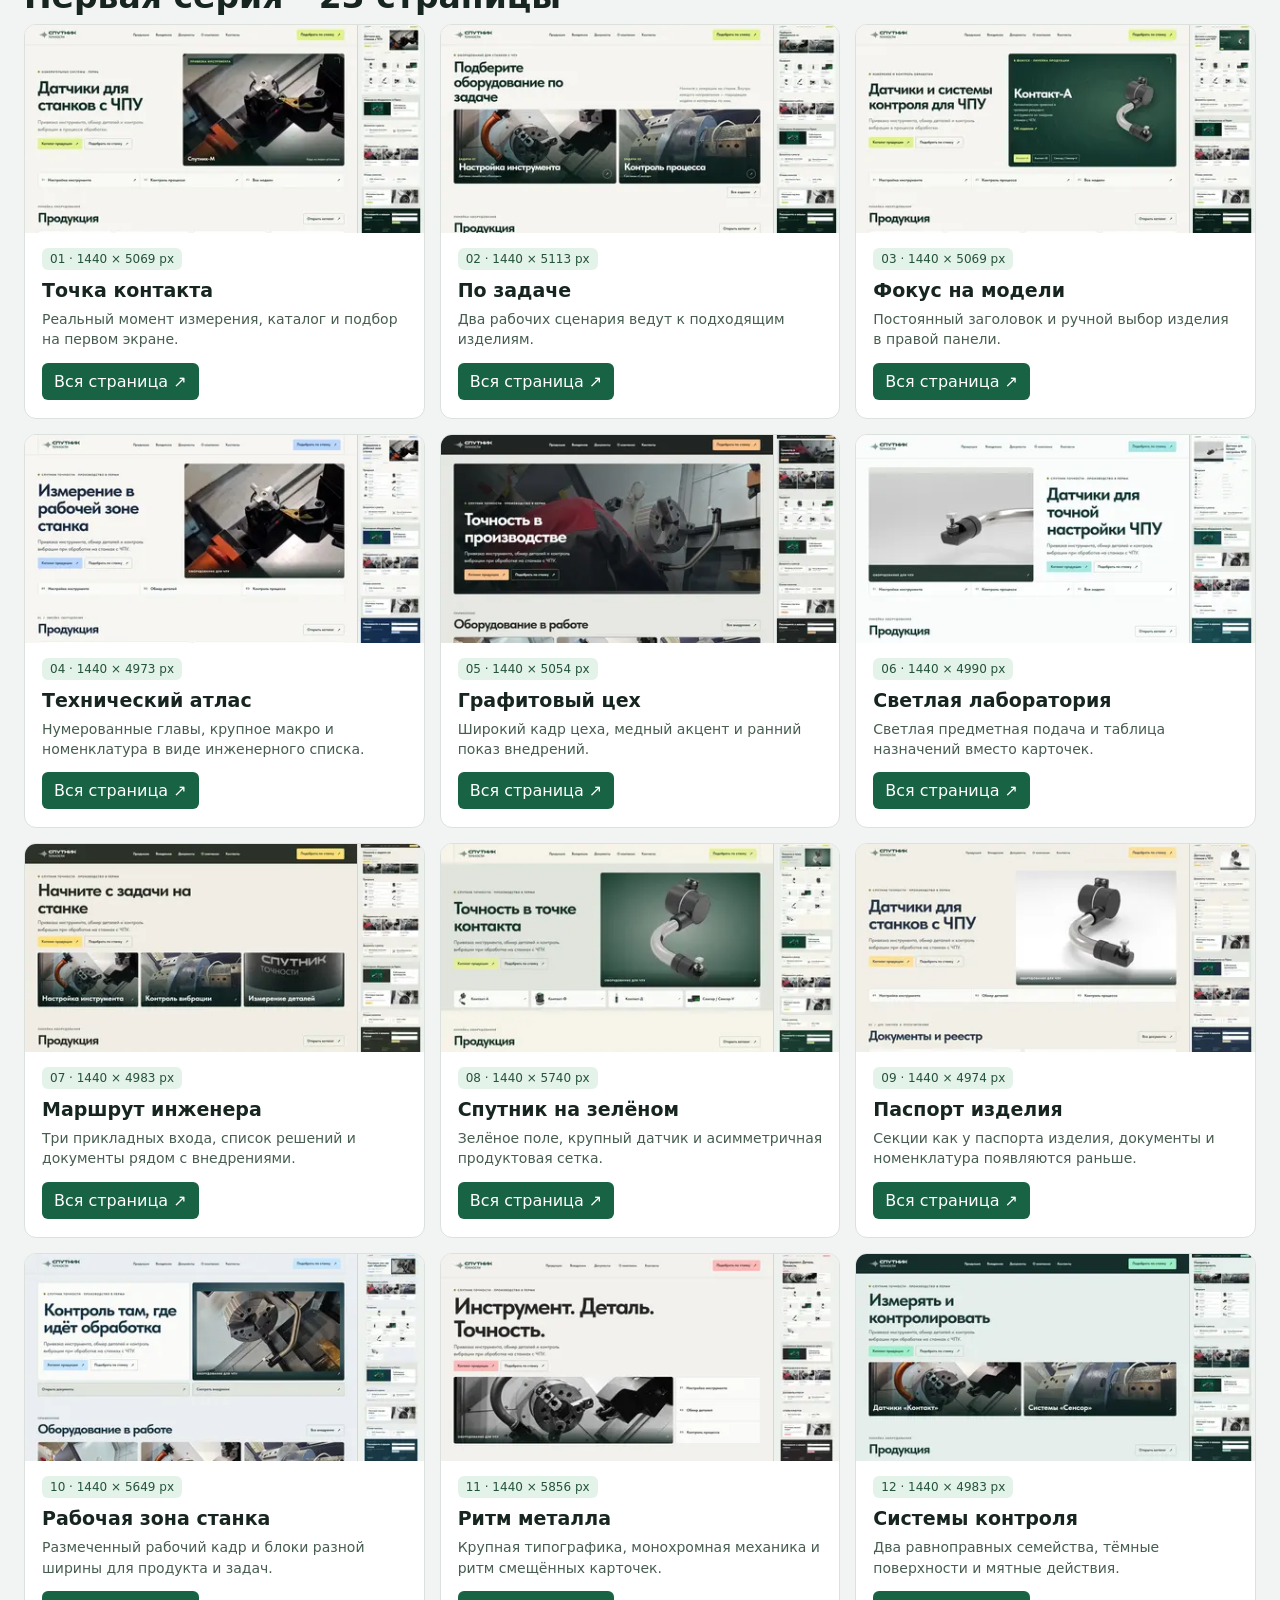
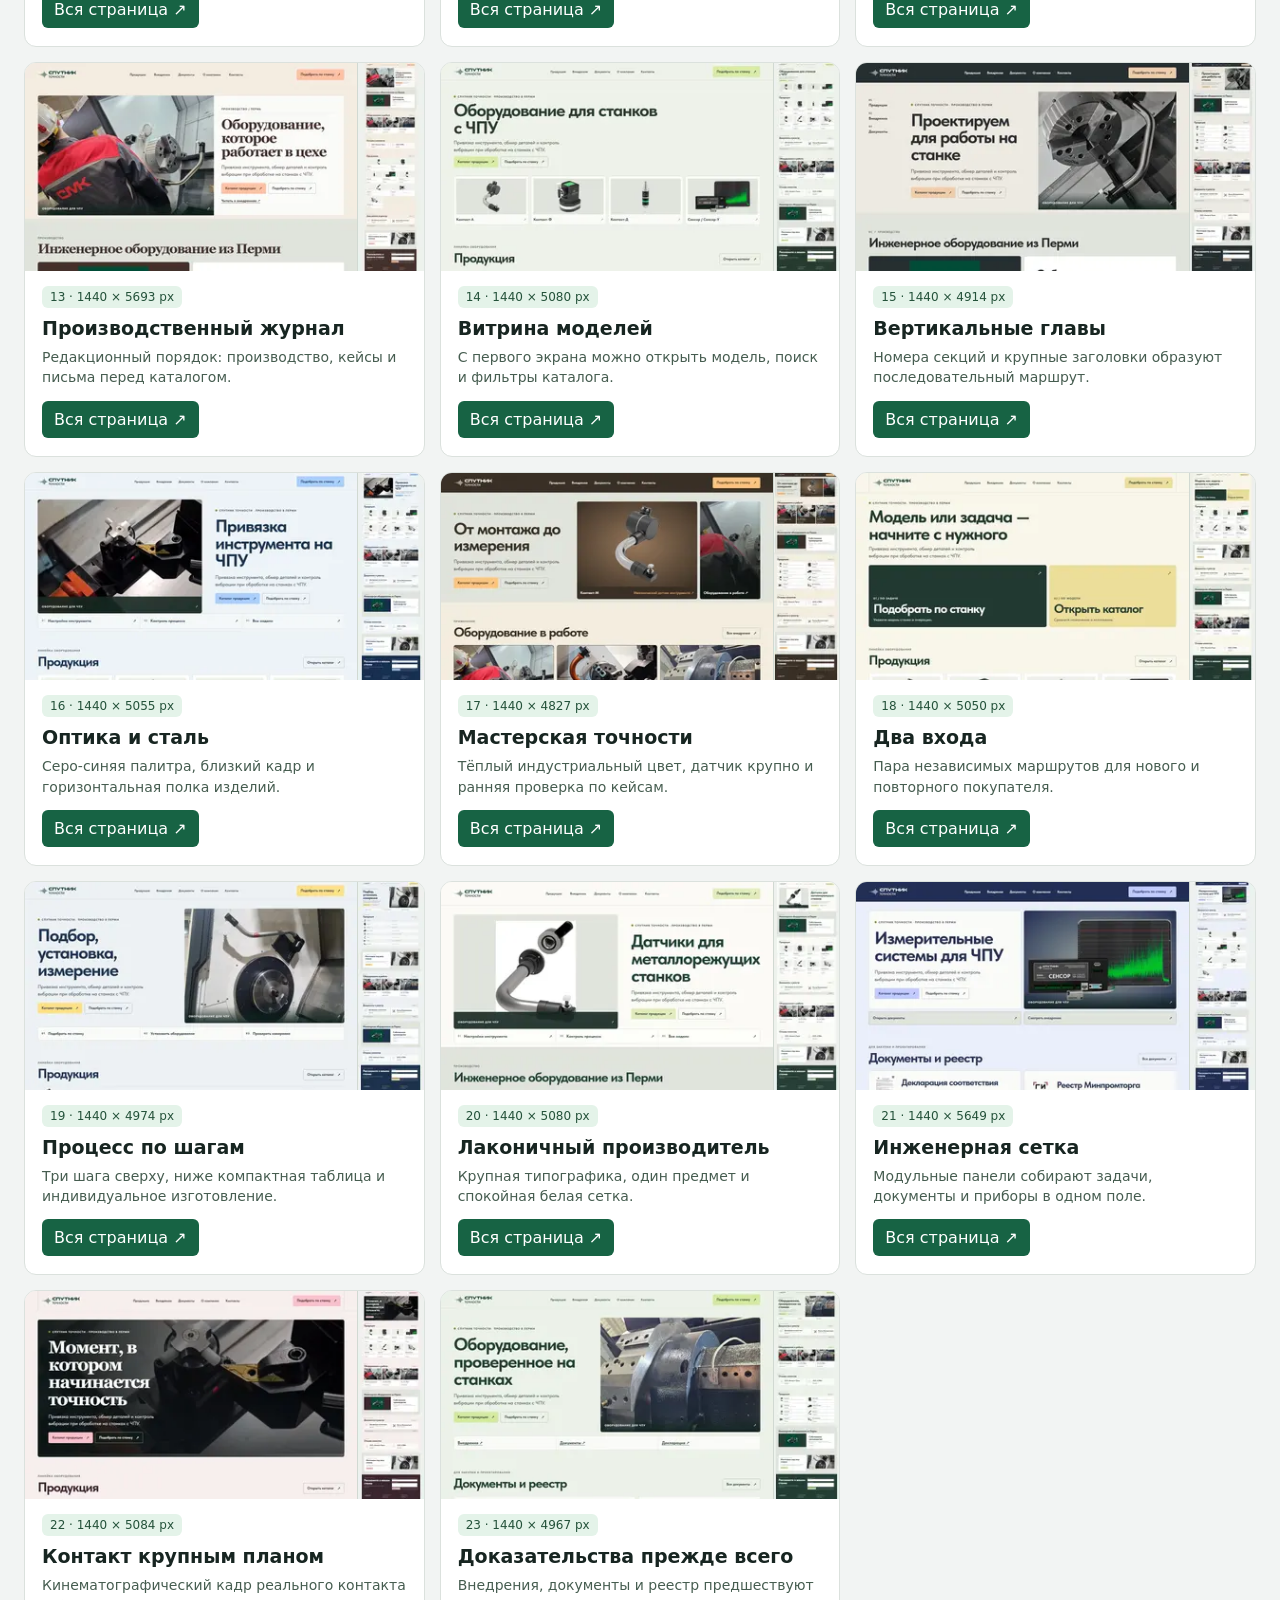
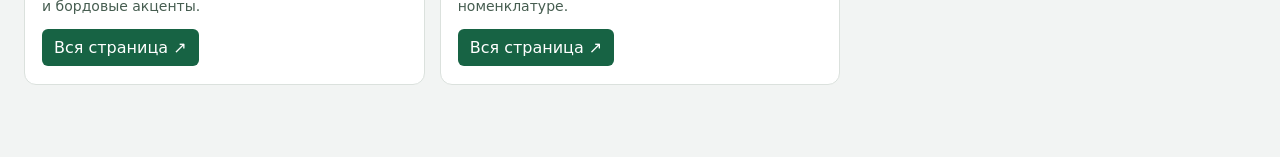
==== commit 1543e35e: "Publish twenty distinct Sputnik homepage image studies" ====
--- a/examples.html
+++ b/examples.html
@@ -1,4 +1,23 @@
-<!doctype html><html lang="ru"><head><meta charset="utf-8"><meta name="viewport" content="width=device-width,initial-scale=1"><title>Примеры страниц · Спутник точности</title><style>*{box-sizing:border-box}body{margin:0;background:#f2f4f3;color:#172521;font:16px system-ui,sans-serif}main{max-width:1500px;margin:auto;padding:36px 24px 72px}header{margin-bottom:24px}h1{font-size:clamp(32px,5vw,51px);margin:0 0 10px}header p{max-width:740px;line-height:1.5;color:#455e52}.grid{display:grid;grid-template-columns:repeat(auto-fit,minmax(min(100%,320px),1fr));gap:15px}article{border:1px solid #dbe1dd;background:white;border-radius:12px;overflow:hidden;display:flex;flex-direction:column}.preview{display:grid;grid-template-columns:5fr 1fr;aspect-ratio:420/219;background:#edf1ee;overflow:hidden;align-items:stretch}.preview img{width:100%;height:auto;object-fit:cover;object-position:top}.preview img+img{border-left:1px solid #d1d9d2}.detail{padding:15px 17px 18px;display:flex;flex:1;flex-direction:column;align-items:start}.detail h2{font-size:19px;margin:9px 0 4px}.detail p{font-size:14px;color:#465d50;margin:4px 0 13px;line-height:1.45}.badge{font-size:12px;background:#e4f3e9;color:#24523a;padding:4px 8px;border-radius:6px}.primary{display:inline-block;margin-top:auto;background:#176344;color:white;padding:9px 12px;border-radius:6px;text-decoration:none}.primary:hover{background:#124f37}.shortlist{display:flex;gap:8px 12px;flex-wrap:wrap;margin:14px 0}.shortlist a{color:#15553c;text-underline-offset:3px}.gallery-tabs{display:flex;gap:8px;flex-wrap:wrap;margin:18px 0 0}.gallery-tabs a{padding:8px 13px;border-radius:7px;border:1px solid #c4d4cb;text-decoration:none;color:#174d39;font-weight:650;font-size:14px}.gallery-tabs a[aria-current]{color:white;background:#176344;border-color:#176344}.gallery-tabs a:hover:not([aria-current]){background:#dcece2}</style><link rel="stylesheet" href="screenshot-viewer.css"><script src="screenshot-viewer.js" defer></script></head><body><main><header><h1>Примеры страниц</h1><nav class="gallery-tabs" aria-label="Разделы галереи"><a href="./">Промышленные сайты</a><a href="examples.html" aria-current="page">Примеры страниц</a></nav><p>23 варианта главной «Спутника точности». Справа в каждой карточке видна структура всей страницы. Кнопка «Вся страница» открывает снимок рядом с соседними. Стрелки листают варианты, а «Назад» возвращает к карточкам.</p><div class="shortlist"><span>Для первого сравнения:</span> <a href="examples/sputnik-01.jpg" target="_blank" rel="noopener">01 · Точка контакта</a><a href="examples/sputnik-07.jpg" target="_blank" rel="noopener">07 · Маршрут инженера</a><a href="examples/sputnik-23.jpg" target="_blank" rel="noopener">23 · Доказательства прежде всего</a></div></header><section class="grid"><article><a class="preview" href="examples/sputnik-01.jpg" target="_blank" rel="noopener"><img width="350" height="219" loading="lazy" src="[data-uri]" alt="Первый экран"><img width="70" height="219" loading="lazy" src="[data-uri]" alt="Страница целиком"></a><div class="detail"><span class="badge">01 · 1440 × 5069 px</span><h2>Точка контакта</h2><p>Реальный момент измерения, каталог и подбор на первом экране.</p><a class="primary" href="examples/sputnik-01.jpg" target="_blank" rel="noopener">Вся страница ↗</a></div></article>
+<!doctype html><html lang="ru"><head><meta charset="utf-8"><meta name="viewport" content="width=device-width,initial-scale=1"><title>Примеры страниц · Спутник точности</title><style>*{box-sizing:border-box}body{margin:0;background:#f2f4f3;color:#172521;font:16px system-ui,sans-serif}main{max-width:1500px;margin:auto;padding:36px 24px 72px}header{margin-bottom:24px}h1{font-size:clamp(32px,5vw,51px);margin:0 0 10px}header p{max-width:740px;line-height:1.5;color:#455e52}.grid{display:grid;grid-template-columns:repeat(auto-fit,minmax(min(100%,320px),1fr));gap:15px}article{border:1px solid #dbe1dd;background:white;border-radius:12px;overflow:hidden;display:flex;flex-direction:column}.preview{display:grid;grid-template-columns:5fr 1fr;aspect-ratio:420/219;background:#edf1ee;overflow:hidden;align-items:stretch}.preview img{width:100%;height:auto;object-fit:cover;object-position:top}.preview img+img{border-left:1px solid #d1d9d2}.detail{padding:15px 17px 18px;display:flex;flex:1;flex-direction:column;align-items:start}.detail h2{font-size:19px;margin:9px 0 4px}.detail p{font-size:14px;color:#465d50;margin:4px 0 13px;line-height:1.45}.badge{font-size:12px;background:#e4f3e9;color:#24523a;padding:4px 8px;border-radius:6px}.primary{display:inline-block;margin-top:auto;background:#176344;color:white;padding:9px 12px;border-radius:6px;text-decoration:none}.primary:hover{background:#124f37}.shortlist{display:flex;gap:8px 12px;flex-wrap:wrap;margin:14px 0}.shortlist a{color:#15553c;text-underline-offset:3px}.gallery-tabs{display:flex;gap:8px;flex-wrap:wrap;margin:18px 0 0}.gallery-tabs a{padding:8px 13px;border-radius:7px;border:1px solid #c4d4cb;text-decoration:none;color:#174d39;font-weight:650;font-size:14px}.gallery-tabs a[aria-current]{color:white;background:#176344;border-color:#176344}.gallery-tabs a:hover:not([aria-current]){background:#dcece2}.example-series{margin:36px 0 8px;font-size:clamp(22px,4vw,33px)}.series-note{margin:0 0 16px;color:#455e52;line-height:1.5}.series-jump{display:inline-block;margin-top:6px;color:#15553c;text-underline-offset:3px}</style><link rel="stylesheet" href="screenshot-viewer.css"><script src="screenshot-viewer.js" defer></script></head><body><main><header><h1>Примеры страниц</h1><nav class="gallery-tabs" aria-label="Разделы галереи"><a href="./">Промышленные сайты</a><a href="examples.html" aria-current="page">Примеры страниц</a></nav><p>43 варианта главной «Спутника точности». Справа в каждой карточке видна структура всей страницы. Кнопка «Вся страница» открывает снимок рядом с соседними. Стрелки листают варианты, а «Назад» возвращает к карточкам.</p><div class="shortlist"><span>Для первого сравнения:</span> <a href="examples/generated-25.jpg">25 · Красная линия касания</a><a href="examples/generated-30.jpg">30 · Газетная полоса</a><a href="examples/generated-38.jpg">38 · Обратный порядок</a></div><a class="series-jump" href="#new-series">Новая серия из 20 изображений ↓</a></header><h2 class="example-series" id="new-series">Новая серия · 20 композиций</h2><p class="series-note">Изображения, созданные в ImageGen. Подписи и детали изделий на изображениях служат для оценки композиции.</p><section class="grid"><article><a class="preview" href="examples/generated-24.jpg" target="_blank" rel="noopener"><img width="350" height="219" loading="lazy" src="[data-uri]" alt="Верх страницы"><img width="70" height="219" loading="lazy" src="[data-uri]" alt="Страница целиком"></a><div class="detail"><span class="badge">24 · 1024 × 1536 px</span><h2>Каталог с порога</h2><p>Поиск модели</p><a class="primary" href="examples/generated-24.jpg" target="_blank" rel="noopener">Вся страница ↗</a></div></article>
+<article><a class="preview" href="examples/generated-25.jpg" target="_blank" rel="noopener"><img width="350" height="219" loading="lazy" src="[data-uri]" alt="Верх страницы"><img width="70" height="219" loading="lazy" src="[data-uri]" alt="Страница целиком"></a><div class="detail"><span class="badge">25 · 724 × 2172 px</span><h2>Красная линия касания</h2><p>Один образ и действие</p><a class="primary" href="examples/generated-25.jpg" target="_blank" rel="noopener">Вся страница ↗</a></div></article>
+<article><a class="preview" href="examples/generated-26.jpg" target="_blank" rel="noopener"><img width="350" height="219" loading="lazy" src="[data-uri]" alt="Верх страницы"><img width="70" height="219" loading="lazy" src="[data-uri]" alt="Страница целиком"></a><div class="detail"><span class="badge">26 · 724 × 2172 px</span><h2>Приёмная инженера</h2><p>Подбор по задаче</p><a class="primary" href="examples/generated-26.jpg" target="_blank" rel="noopener">Вся страница ↗</a></div></article>
+<article><a class="preview" href="examples/generated-27.jpg" target="_blank" rel="noopener"><img width="350" height="219" loading="lazy" src="[data-uri]" alt="Верх страницы"><img width="70" height="219" loading="lazy" src="[data-uri]" alt="Страница целиком"></a><div class="detail"><span class="badge">27 · 724 × 2172 px</span><h2>Монтаж до каталога</h2><p>Показать применение</p><a class="primary" href="examples/generated-27.jpg" target="_blank" rel="noopener">Вся страница ↗</a></div></article>
+<article><a class="preview" href="examples/generated-28.jpg" target="_blank" rel="noopener"><img width="350" height="219" loading="lazy" src="[data-uri]" alt="Верх страницы"><img width="70" height="219" loading="lazy" src="[data-uri]" alt="Страница целиком"></a><div class="detail"><span class="badge">28 · 724 × 2172 px</span><h2>Сравнение А и М</h2><p>Различить похожие модели</p><a class="primary" href="examples/generated-28.jpg" target="_blank" rel="noopener">Вся страница ↗</a></div></article>
+<article><a class="preview" href="examples/generated-29.jpg" target="_blank" rel="noopener"><img width="350" height="219" loading="lazy" src="[data-uri]" alt="Верх страницы"><img width="70" height="219" loading="lazy" src="[data-uri]" alt="Страница целиком"></a><div class="detail"><span class="badge">29 · 724 × 2172 px</span><h2>Диспетчерская</h2><p>Контроль вибрации</p><a class="primary" href="examples/generated-29.jpg" target="_blank" rel="noopener">Вся страница ↗</a></div></article>
+<article><a class="preview" href="examples/generated-30.jpg" target="_blank" rel="noopener"><img width="350" height="219" loading="lazy" src="[data-uri]" alt="Верх страницы"><img width="70" height="219" loading="lazy" src="[data-uri]" alt="Страница целиком"></a><div class="detail"><span class="badge">30 · 1024 × 1536 px</span><h2>Газетная полоса</h2><p>Редакционная типографика</p><a class="primary" href="examples/generated-30.jpg" target="_blank" rel="noopener">Вся страница ↗</a></div></article>
+<article><a class="preview" href="examples/generated-31.jpg" target="_blank" rel="noopener"><img width="350" height="219" loading="lazy" src="[data-uri]" alt="Верх страницы"><img width="70" height="219" loading="lazy" src="[data-uri]" alt="Страница целиком"></a><div class="detail"><span class="badge">31 · 724 × 2172 px</span><h2>Документы на виду</h2><p>Проверить поставщика</p><a class="primary" href="examples/generated-31.jpg" target="_blank" rel="noopener">Вся страница ↗</a></div></article>
+<article><a class="preview" href="examples/generated-32.jpg" target="_blank" rel="noopener"><img width="350" height="219" loading="lazy" src="[data-uri]" alt="Верх страницы"><img width="70" height="219" loading="lazy" src="[data-uri]" alt="Страница целиком"></a><div class="detail"><span class="badge">32 · 1024 × 1536 px</span><h2>Оглавление цеха</h2><p>Вертикальная навигация</p><a class="primary" href="examples/generated-32.jpg" target="_blank" rel="noopener">Вся страница ↗</a></div></article>
+<article><a class="preview" href="examples/generated-33.jpg" target="_blank" rel="noopener"><img width="350" height="219" loading="lazy" src="[data-uri]" alt="Верх страницы"><img width="70" height="219" loading="lazy" src="[data-uri]" alt="Страница целиком"></a><div class="detail"><span class="badge">33 · 724 × 2172 px</span><h2>Предмет без рамки</h2><p>Галерейная подача</p><a class="primary" href="examples/generated-33.jpg" target="_blank" rel="noopener">Вся страница ↗</a></div></article>
+<article><a class="preview" href="examples/generated-34.jpg" target="_blank" rel="noopener"><img width="350" height="219" loading="lazy" src="[data-uri]" alt="Верх страницы"><img width="70" height="219" loading="lazy" src="[data-uri]" alt="Страница целиком"></a><div class="detail"><span class="badge">34 · 724 × 2172 px</span><h2>Чертёж и деталь</h2><p>Сопоставить схему и фото</p><a class="primary" href="examples/generated-34.jpg" target="_blank" rel="noopener">Вся страница ↗</a></div></article>
+<article><a class="preview" href="examples/generated-35.jpg" target="_blank" rel="noopener"><img width="350" height="219" loading="lazy" src="[data-uri]" alt="Верх страницы"><img width="70" height="219" loading="lazy" src="[data-uri]" alt="Страница целиком"></a><div class="detail"><span class="badge">35 · 1024 × 1536 px</span><h2>Три операции</h2><p>Категории как главная</p><a class="primary" href="examples/generated-35.jpg" target="_blank" rel="noopener">Вся страница ↗</a></div></article>
+<article><a class="preview" href="examples/generated-36.jpg" target="_blank" rel="noopener"><img width="350" height="219" loading="lazy" src="[data-uri]" alt="Верх страницы"><img width="70" height="219" loading="lazy" src="[data-uri]" alt="Страница целиком"></a><div class="detail"><span class="badge">36 · 724 × 2172 px</span><h2>Установка в фокусе</h2><p>Страница как кейс</p><a class="primary" href="examples/generated-36.jpg" target="_blank" rel="noopener">Вся страница ↗</a></div></article>
+<article><a class="preview" href="examples/generated-37.jpg" target="_blank" rel="noopener"><img width="350" height="219" loading="lazy" src="[data-uri]" alt="Верх страницы"><img width="70" height="219" loading="lazy" src="[data-uri]" alt="Страница целиком"></a><div class="detail"><span class="badge">37 · 1024 × 1536 px</span><h2>Линейка на столе</h2><p>Сопоставление размеров</p><a class="primary" href="examples/generated-37.jpg" target="_blank" rel="noopener">Вся страница ↗</a></div></article>
+<article><a class="preview" href="examples/generated-38.jpg" target="_blank" rel="noopener"><img width="350" height="219" loading="lazy" src="[data-uri]" alt="Верх страницы"><img width="70" height="219" loading="lazy" src="[data-uri]" alt="Страница целиком"></a><div class="detail"><span class="badge">38 · 1024 × 1536 px</span><h2>Обратный порядок</h2><p>Доверие до продукта</p><a class="primary" href="examples/generated-38.jpg" target="_blank" rel="noopener">Вся страница ↗</a></div></article>
+<article><a class="preview" href="examples/generated-39.jpg" target="_blank" rel="noopener"><img width="350" height="219" loading="lazy" src="[data-uri]" alt="Верх страницы"><img width="70" height="219" loading="lazy" src="[data-uri]" alt="Страница целиком"></a><div class="detail"><span class="badge">39 · 724 × 2172 px</span><h2>Два уровня страницы</h2><p>Закупщик и технолог</p><a class="primary" href="examples/generated-39.jpg" target="_blank" rel="noopener">Вся страница ↗</a></div></article>
+<article><a class="preview" href="examples/generated-40.jpg" target="_blank" rel="noopener"><img width="350" height="219" loading="lazy" src="[data-uri]" alt="Верх страницы"><img width="70" height="219" loading="lazy" src="[data-uri]" alt="Страница целиком"></a><div class="detail"><span class="badge">40 · 724 × 2172 px</span><h2>Каталог лентой</h2><p>Быстрый просмотр семейства</p><a class="primary" href="examples/generated-40.jpg" target="_blank" rel="noopener">Вся страница ↗</a></div></article>
+<article><a class="preview" href="examples/generated-41.jpg" target="_blank" rel="noopener"><img width="350" height="219" loading="lazy" src="[data-uri]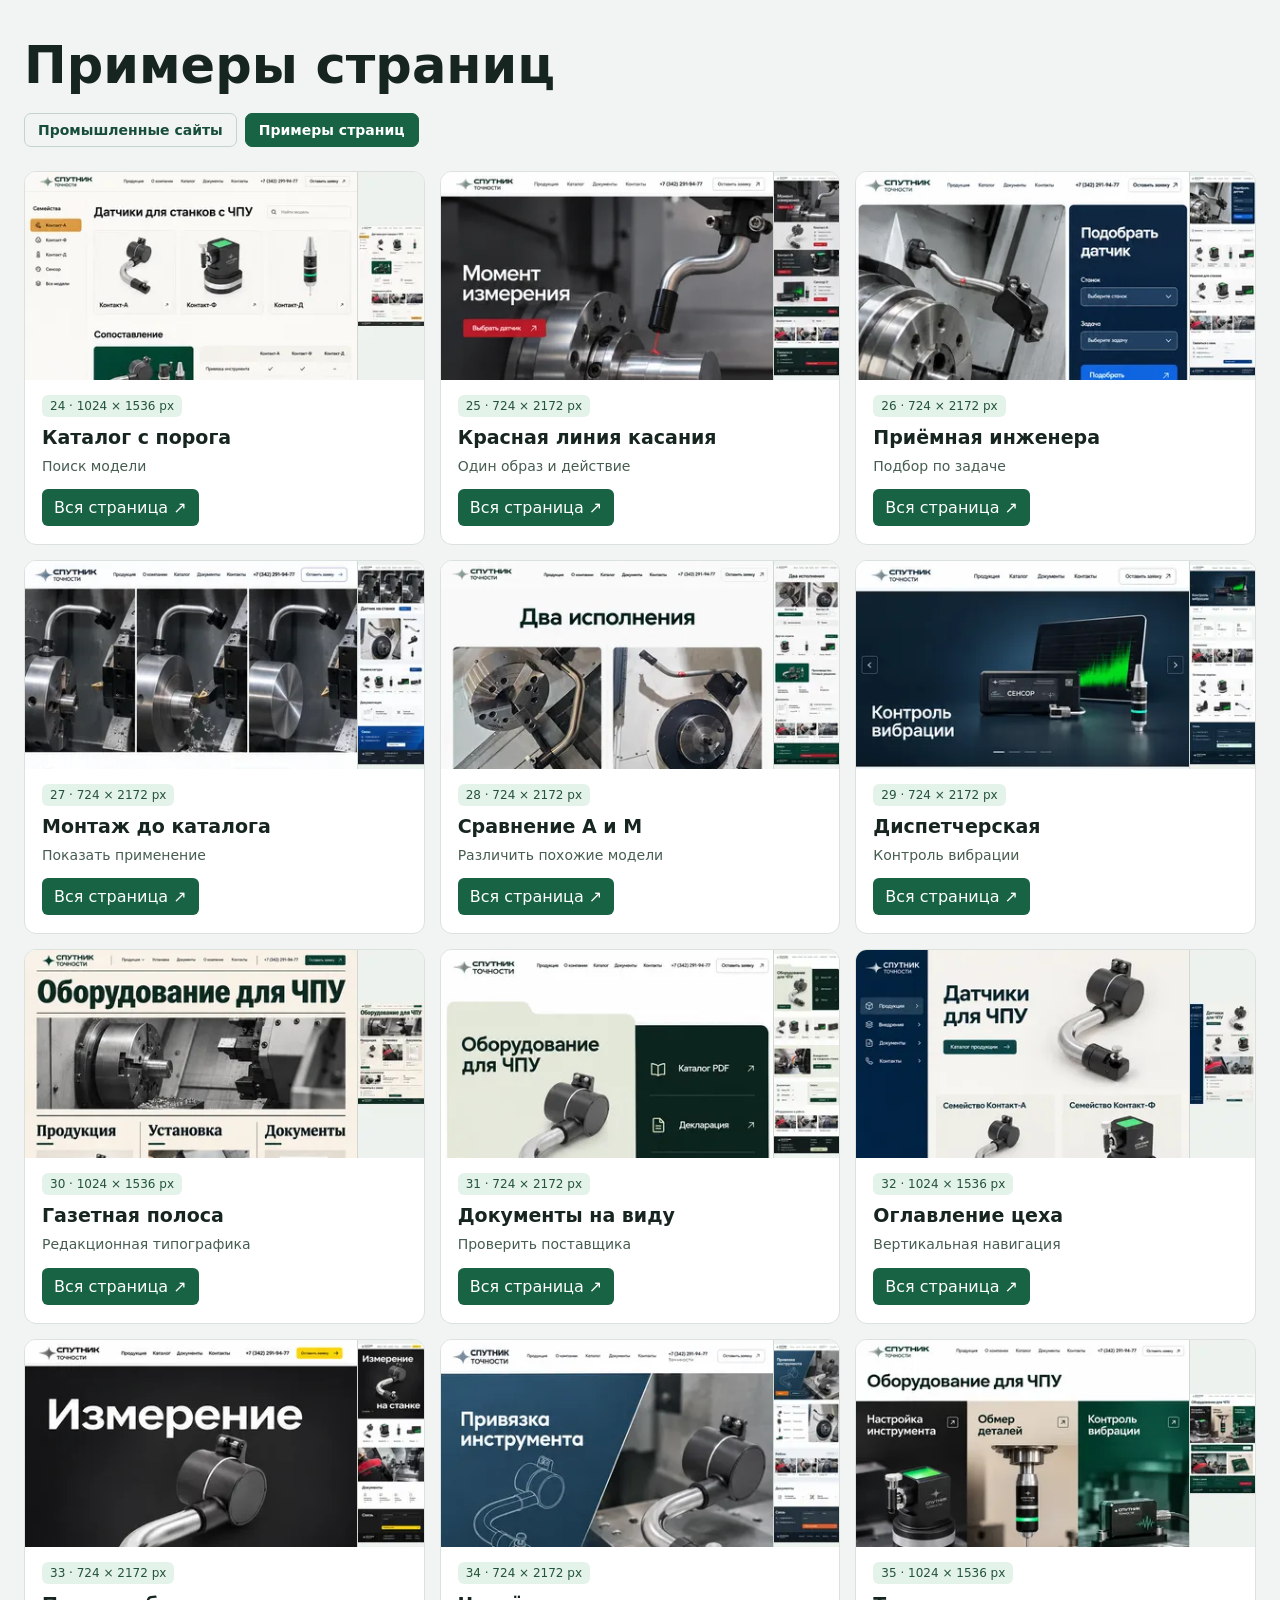
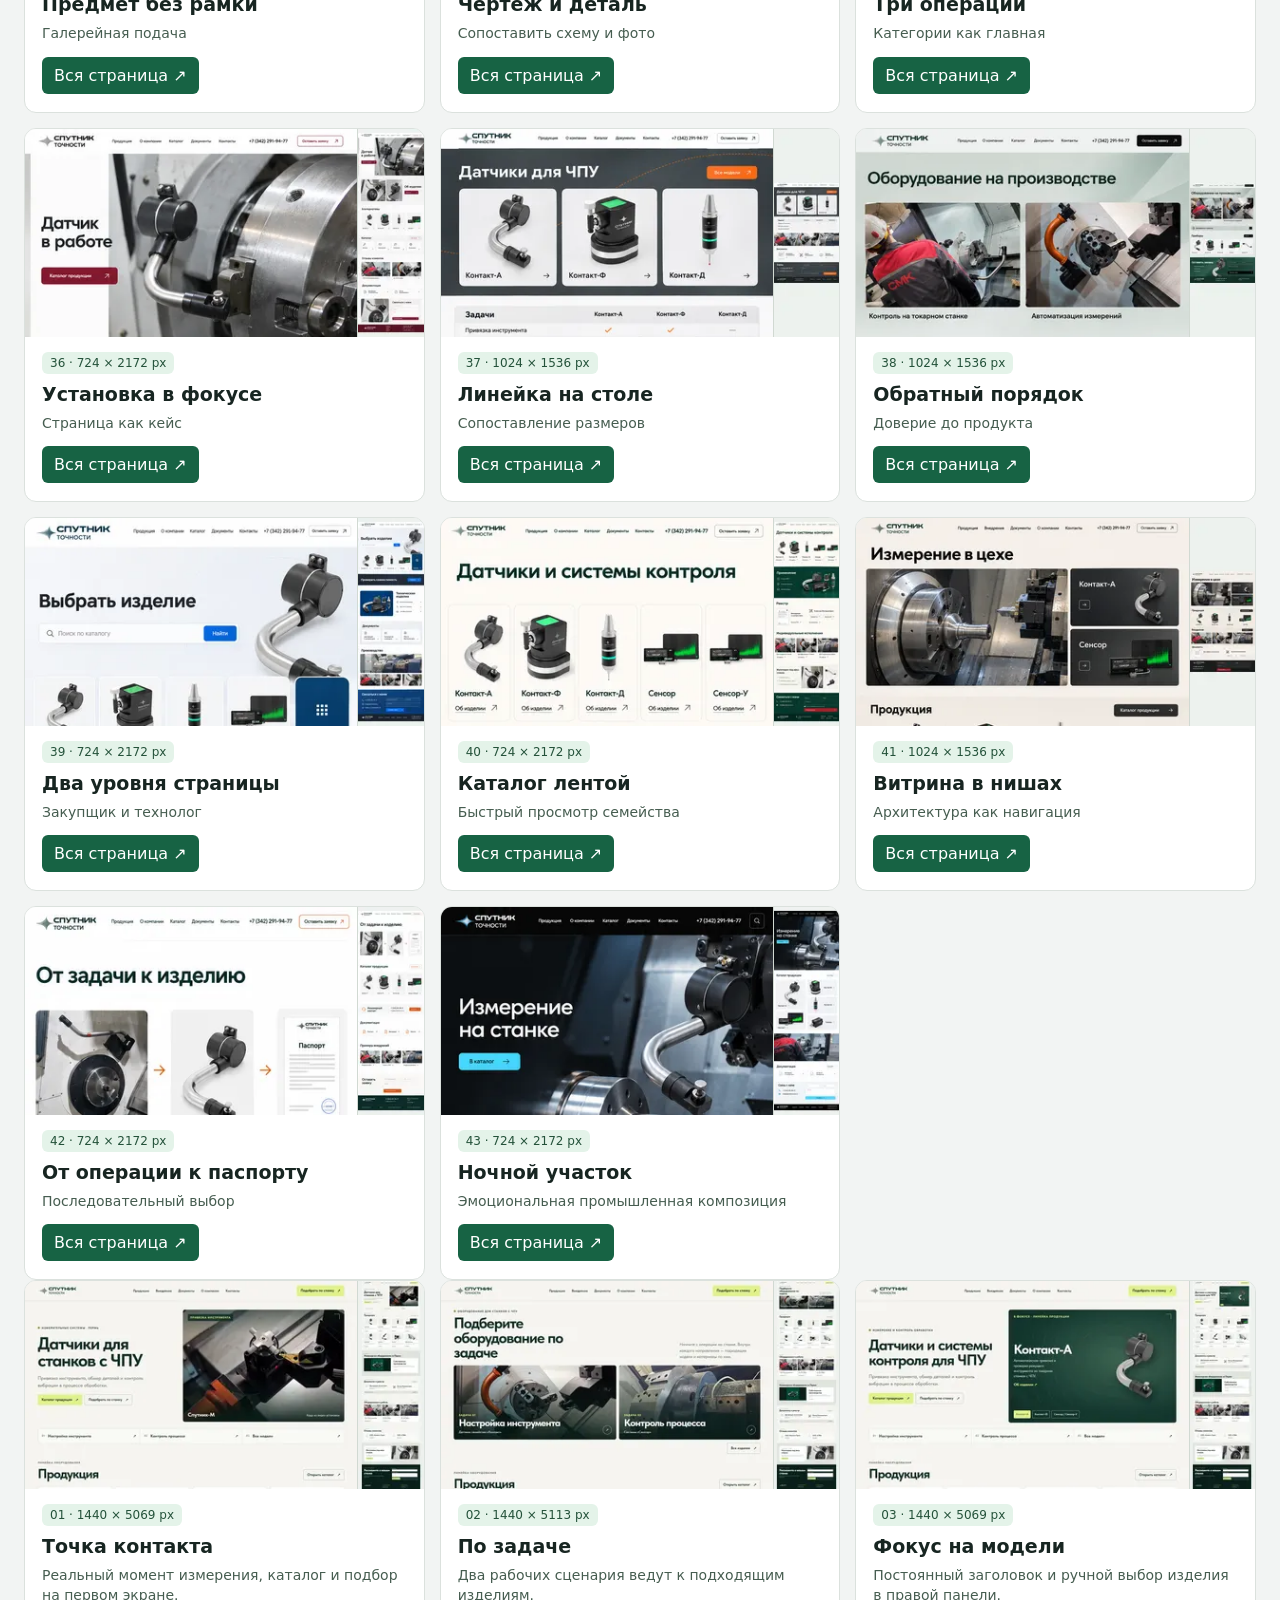
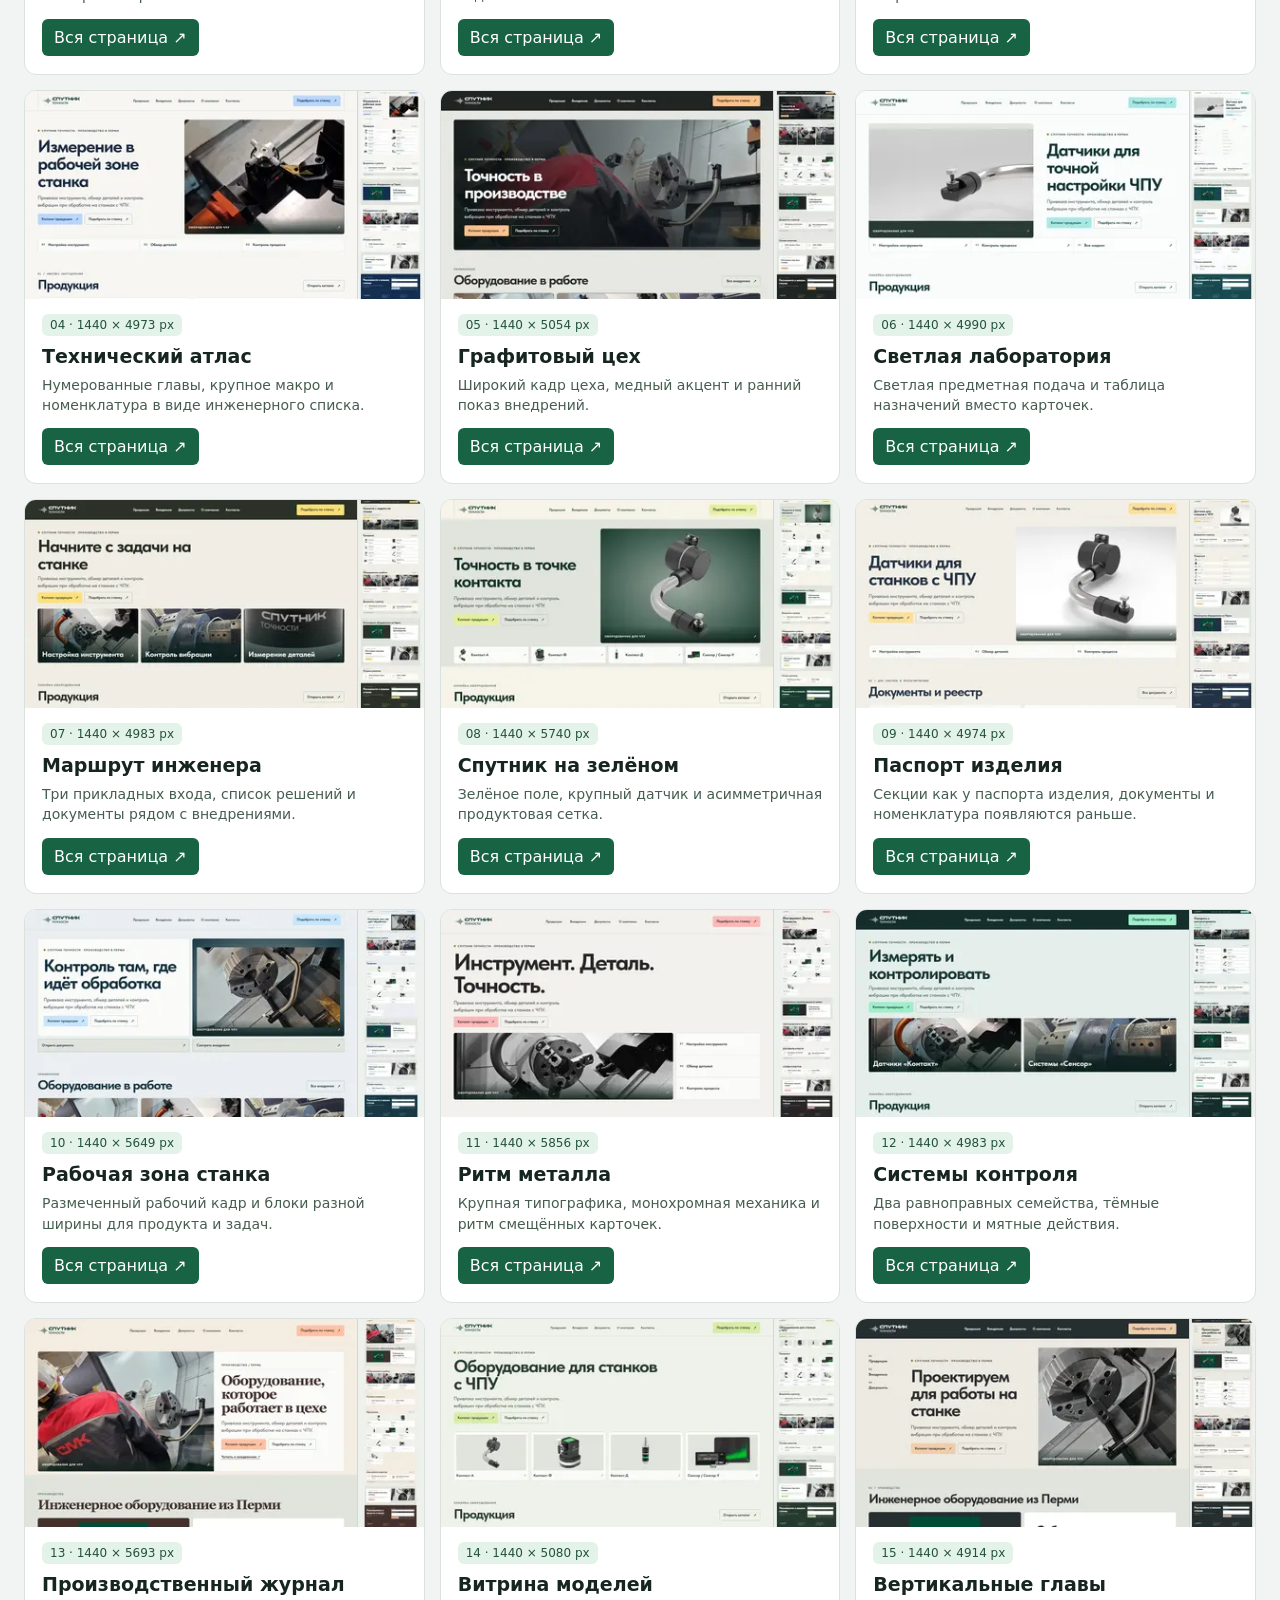
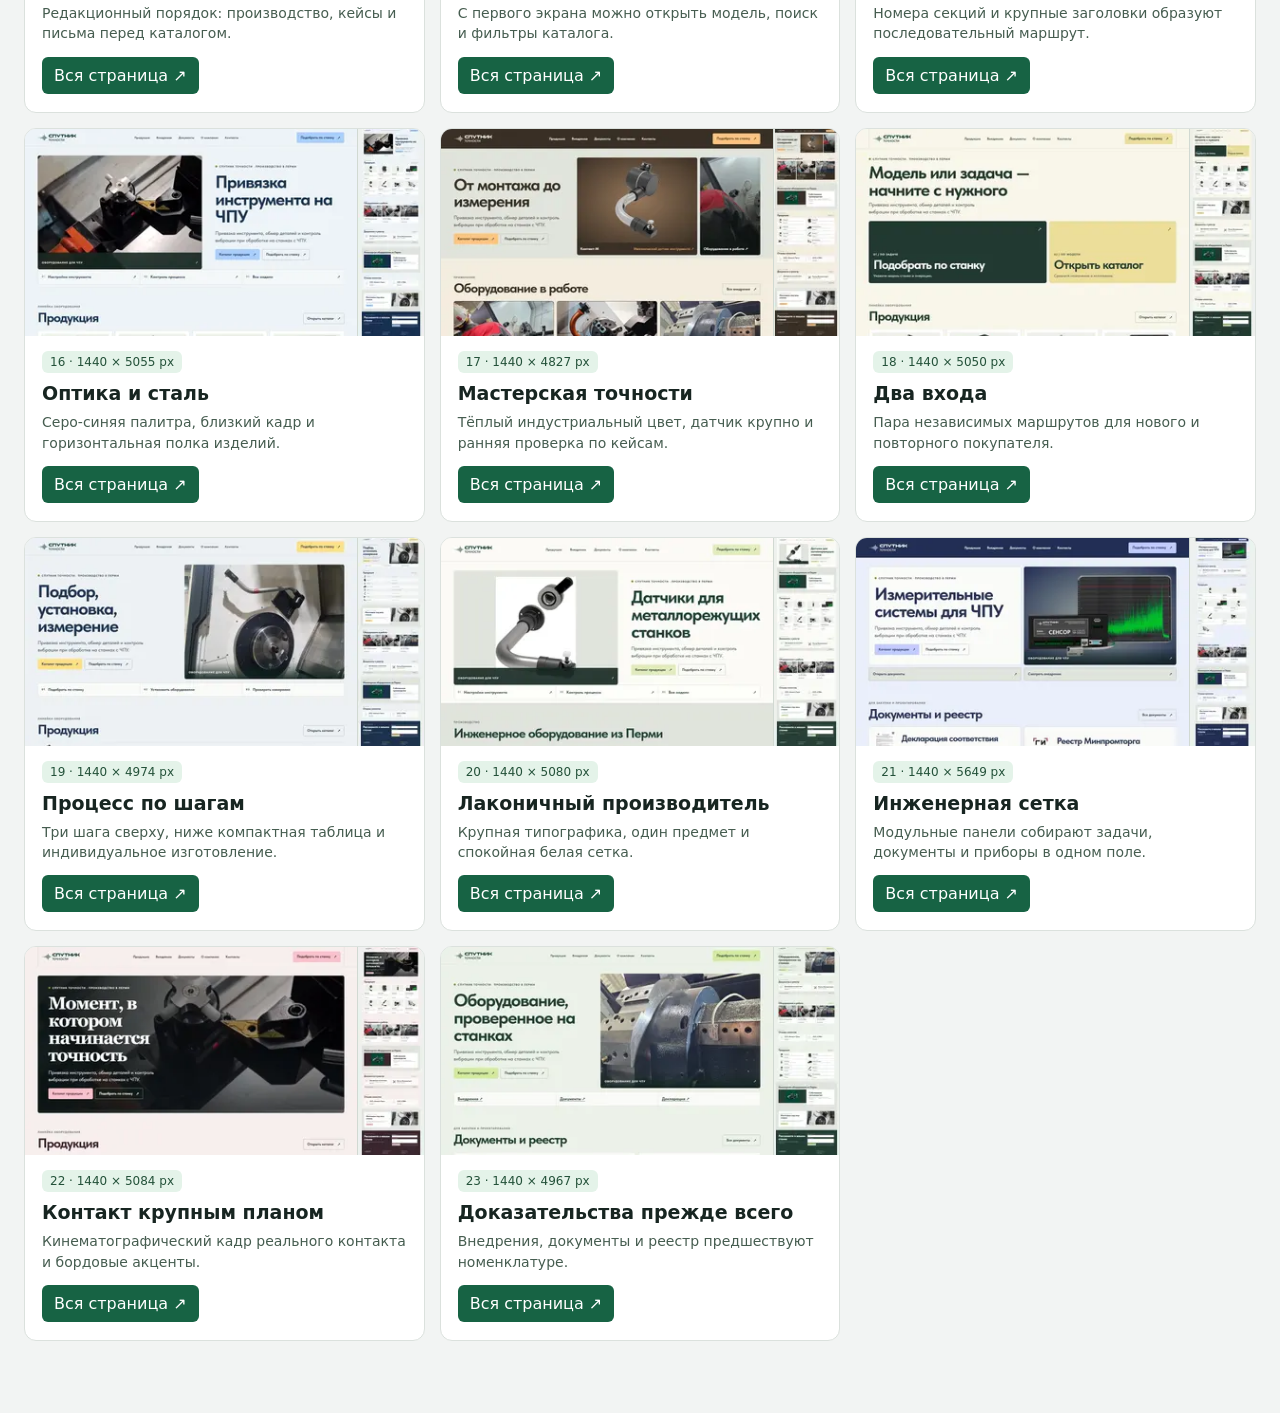
==== commit 1e09a9ba: "Remove introductory text from page examples" ====
--- a/examples.html
+++ b/examples.html
@@ -1,4 +1,4 @@
-<!doctype html><html lang="ru"><head><meta charset="utf-8"><meta name="viewport" content="width=device-width,initial-scale=1"><title>Примеры страниц · Спутник точности</title><style>*{box-sizing:border-box}body{margin:0;background:#f2f4f3;color:#172521;font:16px system-ui,sans-serif}main{max-width:1500px;margin:auto;padding:36px 24px 72px}header{margin-bottom:24px}h1{font-size:clamp(32px,5vw,51px);margin:0 0 10px}header p{max-width:740px;line-height:1.5;color:#455e52}.grid{display:grid;grid-template-columns:repeat(auto-fit,minmax(min(100%,320px),1fr));gap:15px}article{border:1px solid #dbe1dd;background:white;border-radius:12px;overflow:hidden;display:flex;flex-direction:column}.preview{display:grid;grid-template-columns:5fr 1fr;aspect-ratio:420/219;background:#edf1ee;overflow:hidden;align-items:stretch}.preview img{width:100%;height:auto;object-fit:cover;object-position:top}.preview img+img{border-left:1px solid #d1d9d2}.detail{padding:15px 17px 18px;display:flex;flex:1;flex-direction:column;align-items:start}.detail h2{font-size:19px;margin:9px 0 4px}.detail p{font-size:14px;color:#465d50;margin:4px 0 13px;line-height:1.45}.badge{font-size:12px;background:#e4f3e9;color:#24523a;padding:4px 8px;border-radius:6px}.primary{display:inline-block;margin-top:auto;background:#176344;color:white;padding:9px 12px;border-radius:6px;text-decoration:none}.primary:hover{background:#124f37}.shortlist{display:flex;gap:8px 12px;flex-wrap:wrap;margin:14px 0}.shortlist a{color:#15553c;text-underline-offset:3px}.gallery-tabs{display:flex;gap:8px;flex-wrap:wrap;margin:18px 0 0}.gallery-tabs a{padding:8px 13px;border-radius:7px;border:1px solid #c4d4cb;text-decoration:none;color:#174d39;font-weight:650;font-size:14px}.gallery-tabs a[aria-current]{color:white;background:#176344;border-color:#176344}.gallery-tabs a:hover:not([aria-current]){background:#dcece2}.example-series{margin:36px 0 8px;font-size:clamp(22px,4vw,33px)}.series-note{margin:0 0 16px;color:#455e52;line-height:1.5}.series-jump{display:inline-block;margin-top:6px;color:#15553c;text-underline-offset:3px}</style><link rel="stylesheet" href="screenshot-viewer.css"><script src="screenshot-viewer.js" defer></script></head><body><main><header><h1>Примеры страниц</h1><nav class="gallery-tabs" aria-label="Разделы галереи"><a href="./">Промышленные сайты</a><a href="examples.html" aria-current="page">Примеры страниц</a></nav><p>43 варианта главной «Спутника точности». Справа в каждой карточке видна структура всей страницы. Кнопка «Вся страница» открывает снимок рядом с соседними. Стрелки листают варианты, а «Назад» возвращает к карточкам.</p><div class="shortlist"><span>Для первого сравнения:</span> <a href="examples/generated-25.jpg">25 · Красная линия касания</a><a href="examples/generated-30.jpg">30 · Газетная полоса</a><a href="examples/generated-38.jpg">38 · Обратный порядок</a></div><a class="series-jump" href="#new-series">Новая серия из 20 изображений ↓</a></header><h2 class="example-series" id="new-series">Новая серия · 20 композиций</h2><p class="series-note">Изображения, созданные в ImageGen. Подписи и детали изделий на изображениях служат для оценки композиции.</p><section class="grid"><article><a class="preview" href="examples/generated-24.jpg" target="_blank" rel="noopener"><img width="350" height="219" loading="lazy" src="[data-uri]" alt="Верх страницы"><img width="70" height="219" loading="lazy" src="[data-uri]" alt="Страница целиком"></a><div class="detail"><span class="badge">24 · 1024 × 1536 px</span><h2>Каталог с порога</h2><p>Поиск модели</p><a class="primary" href="examples/generated-24.jpg" target="_blank" rel="noopener">Вся страница ↗</a></div></article>
+<!doctype html><html lang="ru"><head><meta charset="utf-8"><meta name="viewport" content="width=device-width,initial-scale=1"><title>Примеры страниц · Спутник точности</title><style>*{box-sizing:border-box}body{margin:0;background:#f2f4f3;color:#172521;font:16px system-ui,sans-serif}main{max-width:1500px;margin:auto;padding:36px 24px 72px}header{margin-bottom:24px}h1{font-size:clamp(32px,5vw,51px);margin:0 0 10px}.grid{display:grid;grid-template-columns:repeat(auto-fit,minmax(min(100%,320px),1fr));gap:15px}article{border:1px solid #dbe1dd;background:white;border-radius:12px;overflow:hidden;display:flex;flex-direction:column}.preview{display:grid;grid-template-columns:5fr 1fr;aspect-ratio:420/219;background:#edf1ee;overflow:hidden;align-items:stretch}.preview img{width:100%;height:auto;object-fit:cover;object-position:top}.preview img+img{border-left:1px solid #d1d9d2}.detail{padding:15px 17px 18px;display:flex;flex:1;flex-direction:column;align-items:start}.detail h2{font-size:19px;margin:9px 0 4px}.detail p{font-size:14px;color:#465d50;margin:4px 0 13px;line-height:1.45}.badge{font-size:12px;background:#e4f3e9;color:#24523a;padding:4px 8px;border-radius:6px}.primary{display:inline-block;margin-top:auto;background:#176344;color:white;padding:9px 12px;border-radius:6px;text-decoration:none}.primary:hover{background:#124f37}.gallery-tabs{display:flex;gap:8px;flex-wrap:wrap;margin:18px 0 0}.gallery-tabs a{padding:8px 13px;border-radius:7px;border:1px solid #c4d4cb;text-decoration:none;color:#174d39;font-weight:650;font-size:14px}.gallery-tabs a[aria-current]{color:white;background:#176344;border-color:#176344}.gallery-tabs a:hover:not([aria-current]){background:#dcece2}</style><link rel="stylesheet" href="screenshot-viewer.css"><script src="screenshot-viewer.js" defer></script></head><body><main><header><h1>Примеры страниц</h1><nav class="gallery-tabs" aria-label="Разделы галереи"><a href="./">Промышленные сайты</a><a href="examples.html" aria-current="page">Примеры страниц</a></nav></header><section class="grid" id="new-series" aria-label="Новая серия"><article><a class="preview" href="examples/generated-24.jpg" target="_blank" rel="noopener"><img width="350" height="219" loading="lazy" src="[data-uri]" alt="Верх страницы"><img width="70" height="219" loading="lazy" src="[data-uri]" alt="Страница целиком"></a><div class="detail"><span class="badge">24 · 1024 × 1536 px</span><h2>Каталог с порога</h2><p>Поиск модели</p><a class="primary" href="examples/generated-24.jpg" target="_blank" rel="noopener">Вся страница ↗</a></div></article>
 <article><a class="preview" href="examples/generated-25.jpg" target="_blank" rel="noopener"><img width="350" height="219" loading="lazy" src="[data-uri]" alt="Верх страницы"><img width="70" height="219" loading="lazy" src="[data-uri]" alt="Страница целиком"></a><div class="detail"><span class="badge">25 · 724 × 2172 px</span><h2>Красная линия касания</h2><p>Один образ и действие</p><a class="primary" href="examples/generated-25.jpg" target="_blank" rel="noopener">Вся страница ↗</a></div></article>
 <article><a class="preview" href="examples/generated-26.jpg" target="_blank" rel="noopener"><img width="350" height="219" loading="lazy" src="[data-uri]" alt="Верх страницы"><img width="70" height="219" loading="lazy" src="[data-uri]" alt="Страница целиком"></a><div class="detail"><span class="badge">26 · 724 × 2172 px</span><h2>Приёмная инженера</h2><p>Подбор по задаче</p><a class="primary" href="examples/generated-26.jpg" target="_blank" rel="noopener">Вся страница ↗</a></div></article>
 <article><a class="preview" href="examples/generated-27.jpg" target="_blank" rel="noopener"><img width="350" height="219" loading="lazy" src="[data-uri]" alt="Верх страницы"><img width="70" height="219" loading="lazy" src="[data-uri]" alt="Страница целиком"></a><div class="detail"><span class="badge">27 · 724 × 2172 px</span><h2>Монтаж до каталога</h2><p>Показать применение</p><a class="primary" href="examples/generated-27.jpg" target="_blank" rel="noopener">Вся страница ↗</a></div></article>
@@ -17,7 +17,7 @@
 <article><a class="preview" href="examples/generated-40.jpg" target="_blank" rel="noopener"><img width="350" height="219" loading="lazy" src="[data-uri]" alt="Верх страницы"><img width="70" height="219" loading="lazy" src="[data-uri]" alt="Страница целиком"></a><div class="detail"><span class="badge">40 · 724 × 2172 px</span><h2>Каталог лентой</h2><p>Быстрый просмотр семейства</p><a class="primary" href="examples/generated-40.jpg" target="_blank" rel="noopener">Вся страница ↗</a></div></article>
 <article><a class="preview" href="examples/generated-41.jpg" target="_blank" rel="noopener"><img width="350" height="219" loading="lazy" src="[data-uri]" alt="Верх страницы"><img width="70" height="219" loading="lazy" src="[data-uri]" alt="Страница целиком"></a><div class="detail"><span class="badge">41 · 1024 × 1536 px</span><h2>Витрина в нишах</h2><p>Архитектура как навигация</p><a class="primary" href="examples/generated-41.jpg" target="_blank" rel="noopener">Вся страница ↗</a></div></article>
 <article><a class="preview" href="examples/generated-42.jpg" target="_blank" rel="noopener"><img width="350" height="219" loading="lazy" src="[data-uri]" alt="Верх страницы"><img width="70" height="219" loading="lazy" src="[data-uri]" alt="Страница целиком"></a><div class="detail"><span class="badge">42 · 724 × 2172 px</span><h2>От операции к паспорту</h2><p>Последовательный выбор</p><a class="primary" href="examples/generated-42.jpg" target="_blank" rel="noopener">Вся страница ↗</a></div></article>
-<article><a class="preview" href="examples/generated-43.jpg" target="_blank" rel="noopener"><img width="350" height="219" loading="lazy" src="[data-uri]" alt="Верх страницы"><img width="70" height="219" loading="lazy" src="[data-uri]" alt="Страница целиком"></a><div class="detail"><span class="badge">43 · 724 × 2172 px</span><h2>Ночной участок</h2><p>Эмоциональная промышленная композиция</p><a class="primary" href="examples/generated-43.jpg" target="_blank" rel="noopener">Вся страница ↗</a></div></article></section><h2 class="example-series" id="first-series">Первая серия · 23 страницы</h2><section class="grid"><article><a class="preview" href="examples/sputnik-01.jpg" target="_blank" rel="noopener"><img width="350" height="219" loading="lazy" src="[data-uri]" alt="Первый экран"><img width="70" height="219" loading="lazy" src="[data-uri]" alt="Страница целиком"></a><div class="detail"><span class="badge">01 · 1440 × 5069 px</span><h2>Точка контакта</h2><p>Реальный момент измерения, каталог и подбор на первом экране.</p><a class="primary" href="examples/sputnik-01.jpg" target="_blank" rel="noopener">Вся страница ↗</a></div></article>
+<article><a class="preview" href="examples/generated-43.jpg" target="_blank" rel="noopener"><img width="350" height="219" loading="lazy" src="[data-uri]" alt="Верх страницы"><img width="70" height="219" loading="lazy" src="[data-uri]" alt="Страница целиком"></a><div class="detail"><span class="badge">43 · 724 × 2172 px</span><h2>Ночной участок</h2><p>Эмоциональная промышленная композиция</p><a class="primary" href="examples/generated-43.jpg" target="_blank" rel="noopener">Вся страница ↗</a></div></article></section><section class="grid" id="first-series" aria-label="Первая серия"><article><a class="preview" href="examples/sputnik-01.jpg" target="_blank" rel="noopener"><img width="350" height="219" loading="lazy" src="[data-uri]" alt="Первый экран"><img width="70" height="219" loading="lazy" src="[data-uri]" alt="Страница целиком"></a><div class="detail"><span class="badge">01 · 1440 × 5069 px</span><h2>Точка контакта</h2><p>Реальный момент измерения, каталог и подбор на первом экране.</p><a class="primary" href="examples/sputnik-01.jpg" target="_blank" rel="noopener">Вся страница ↗</a></div></article>
 <article><a class="preview" href="examples/sputnik-02.jpg" target="_blank" rel="noopener"><img width="350" height="219" loading="lazy" src="[data-uri]" alt="Первый экран"><img width="70" height="219" loading="lazy" src="[data-uri]" alt="Страница целиком"></a><div class="detail"><span class="badge">02 · 1440 × 5113 px</span><h2>По задаче</h2><p>Два рабочих сценария ведут к подходящим изделиям.</p><a class="primary" href="examples/sputnik-02.jpg" target="_blank" rel="noopener">Вся страница ↗</a></div></article>
 <article><a class="preview" href="examples/sputnik-03.jpg" target="_blank" rel="noopener"><img width="350" height="219" loading="lazy" src="[data-uri]" alt="Первый экран"><img width="70" height="219" loading="lazy" src="[data-uri]" alt="Страница целиком"></a><div class="detail"><span class="badge">03 · 1440 × 5069 px</span><h2>Фокус на модели</h2><p>Постоянный заголовок и ручной выбор изделия в правой панели.</p><a class="primary" href="examples/sputnik-03.jpg" target="_blank" rel="noopener">Вся страница ↗</a></div></article>
 <article><a class="preview" href="examples/sputnik-04.jpg" target="_blank" rel="noopener"><img width="350" height="219" loading="lazy" src="[data-uri]" alt="Первый экран"><img width="70" height="219" loading="lazy" src="[data-uri]" alt="Страница целиком"></a><div class="detail"><span class="badge">04 · 1440 × 4973 px</span><h2>Технический атлас</h2><p>Нумерованные главы, крупное макро и номенклатура в виде инженерного списка.</p><a class="primary" href="examples/sputnik-04.jpg" target="_blank" rel="noopener">Вся страница ↗</a></div></article>
